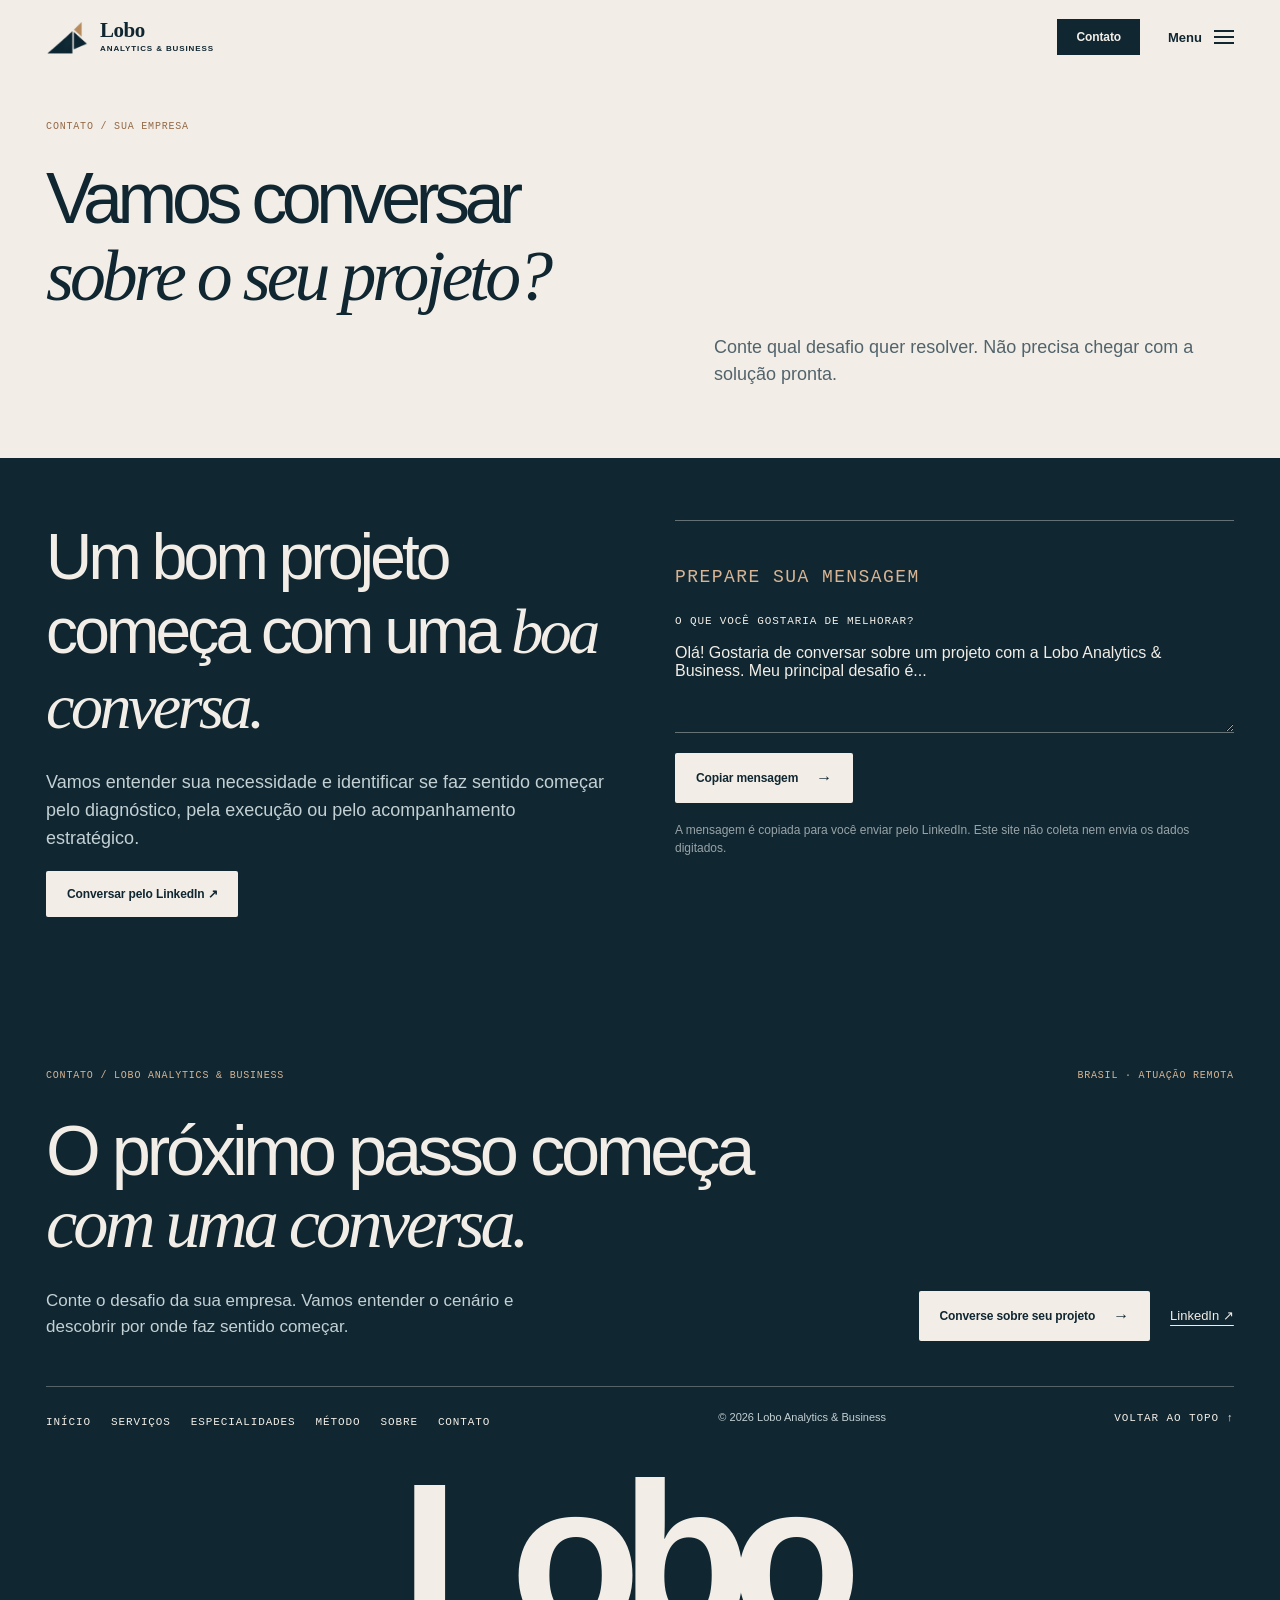
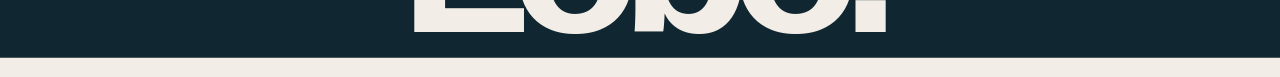
==== contato/index.html @ 2d8e007c "FEATURE/versão 2.0 do site - novo layout" ====
<!doctype html>
<html lang="pt-BR"><head><meta charset="utf-8"/><meta content="width=device-width, initial-scale=1" name="viewport"/><meta content="#f2eee7" name="theme-color"/><meta content="Converse com a Lobo Analytics &amp; Business sobre seu projeto de dados e IA." name="description"/><title>Contato | Lobo Analytics &amp; Business</title><link href="../assets/favicon.png" rel="icon" type="image/png"/><link href="../assets/style.css" rel="stylesheet"/><link href="../assets/motion.css" rel="stylesheet"/><link as="image" href="../assets/images/painel-negocio-sm.webp" rel="preload"/></head><body><a class="skip" href="#conteudo">Ir para o conteúdo</a><header class="nav" id="top"><a aria-label="Lobo Analytics &amp; Business — Início" class="nav__brand" href="../index.html"><img class="nav__mark" src="../assets/logo-simbolo-oficial.png" alt="" width="44" height="44" decoding="async"/><span>Lobo <span style="font-weight:400">Analytics &amp; Business</span></span></a><div class="nav__right"><div class="nav__contact"><a class="btn btn--solid btn--sm" href="../contato/index.html">Contato</a></div><button aria-controls="menu" aria-expanded="false" class="menu-btn" data-menu-toggle="" type="button">Menu <span aria-hidden="true" class="menu-lines"><i></i><i></i><i></i></span></button></div></header><nav aria-hidden="true" aria-label="Menu principal" class="menu-panel" id="menu"><div class="menu-panel__list"><a href="../index.html">Início</a><a href="../servicos/index.html">Serviços</a><a href="../especialidades/index.html">Especialidades</a><a href="../metodo/index.html">Método Lobo</a><a href="../sobre/index.html">Sobre a Lobo</a><a href="../contato/index.html">Contato</a></div><div class="menu-panel__meta"><span>Estratégia que orienta. Tecnologia que transforma.</span><a href="https://www.linkedin.com/in/miguellobo001/" rel="noopener noreferrer" target="_blank">LinkedIn ↗</a></div></nav><main id="conteudo"><section class="page-hero wrap"><p class="eyebrow">Contato / Sua empresa</p><h1 class="page-hero__title">Vamos conversar<br/><em class="accent-serif">sobre o seu projeto?</em></h1><div class="page-hero__aside"><p>Conte qual desafio quer resolver. Não precisa chegar com a solução pronta.</p></div></section><section class="dark-block"><div class="wrap contact-box"><div><h2>Um bom projeto começa com uma <em class="accent-serif">boa conversa.</em></h2><p>Vamos entender sua necessidade e identificar se faz sentido começar pelo diagnóstico, pela execução ou pelo acompanhamento estratégico.</p><a class="btn btn--cream" href="https://www.linkedin.com/in/miguellobo001/" rel="noopener noreferrer" target="_blank">Conversar pelo LinkedIn ↗</a></div><div class="form-note"><p class="eyebrow">Prepare sua mensagem</p><label for="projectMessage">O que você gostaria de melhorar?</label><textarea id="projectMessage">Olá! Gostaria de conversar sobre um projeto com a Lobo Analytics &amp; Business. Meu principal desafio é...</textarea><button class="btn btn--cream" data-copy-message="" type="button">Copiar mensagem <span class="arrow">→</span></button><p class="note">A mensagem é copiada para você enviar pelo LinkedIn. Este site não coleta nem envia os dados digitados.</p></div></div></section></main><footer class="footer" id="rodape"><div class="footer__invite wrap"><div class="footer__meta eyebrow"><span>Contato / Lobo Analytics &amp; Business</span><span>Brasil · Atuação remota</span></div><h2 class="footer__title">O próximo passo começa<br/><span><em class="accent-serif">com uma conversa.</em></span></h2><div class="footer__reach"><p>Conte o desafio da sua empresa. Vamos entender o cenário e descobrir por onde faz sentido começar.</p><div class="footer__actions"><a class="btn btn--cream" href="../contato/index.html">Converse sobre seu projeto <span class="arrow">→</span></a><a href="https://www.linkedin.com/in/miguellobo001/" rel="noopener noreferrer" style="font-size:13px;text-decoration:underline;text-underline-offset:5px" target="_blank">LinkedIn ↗</a></div></div></div><div class="footer__bar wrap"><ul class="footer__links"><li><a class="micro" href="../index.html">Início</a></li><li><a class="micro" href="../servicos/index.html">Serviços</a></li><li><a class="micro" href="../especialidades/index.html">Especialidades</a></li><li><a class="micro" href="../metodo/index.html">Método</a></li><li><a class="micro" href="../sobre/index.html">Sobre</a></li><li><a class="micro" href="../contato/index.html">Contato</a></li></ul><span class="footer__legal">© 2026 Lobo Analytics &amp; Business</span><a class="micro" href="#top">Voltar ao topo ↑</a></div><p aria-hidden="true" class="footer__name">Lobo.</p></footer><script defer="" src="../assets/script.js"></script><script defer="" src="../assets/motion.js"></script></body></html>
---- assets/style.css ----
/* LOBO / Layout adapted from the structure provided in driezie.studio.zip.
   All business content and graphic images are Lobo-specific. */
:root{--paper:#f2eee7;--ink:#102631;--dark:#102631;--dark2:#173743;--muted:#53646b;--copper:#b88b5f;--copper-text:#946947;--edge:rgba(16,38,49,.18);--lpad:clamp(24px,3.6vw,60px)}
*,*::before,*::after{box-sizing:border-box}html{scroll-behavior:smooth}body{margin:0;background:var(--paper);color:var(--ink);font-family:'Helvetica Neue',Helvetica,Arial,sans-serif;-webkit-font-smoothing:antialiased;overflow-x:hidden}body.menu-open{overflow:hidden}a{color:inherit;text-decoration:none}button,input,textarea{font:inherit}button{cursor:pointer}img{max-width:100%;display:block}::selection{background:var(--copper);color:var(--paper)}.wrap{width:calc(100% - 2*var(--lpad));margin:0 auto}.eyebrow,.micro{font-family:'Courier New',monospace;text-transform:uppercase;letter-spacing:.08em;font-size:11px;line-height:1.45}.eyebrow{font-size:10px}.muted{color:#999d9f}.accent-serif,.serif{font-family:Georgia,'Times New Roman',serif;font-weight:400;font-style:italic;letter-spacing:-.055em}.btn{display:inline-flex;align-items:center;justify-content:center;gap:18px;min-height:46px;padding:15px 20px;font-size:12px;font-weight:650;letter-spacing:-.01em;border-radius:2px;border:1px solid transparent;transition:transform .25s,background .25s,color .25s}.btn:hover{transform:translateY(-3px)}.btn--solid{background:var(--dark);color:var(--paper)}.btn--solid:hover{background:var(--copper)}.btn--cream{background:var(--paper);color:var(--dark)}.btn--cream:hover{background:#e4d9cc}.btn--outline{border:1px solid currentColor;color:inherit}.btn--sm{min-height:36px;padding:10px 18px}.arrow{font-size:16px}.label{font-size:11px}.nav{height:74px;padding:0 var(--lpad);display:flex;align-items:center;justify-content:space-between;position:relative;z-index:80;background:var(--paper)}.nav__brand{display:flex;gap:12px;align-items:center;font-size:13px;font-weight:700;letter-spacing:-.02em}.nav__mark{height:26px;width:24px;fill:var(--dark)}.nav__mark .copper{fill:var(--copper)}.nav__right{display:flex;align-items:center;gap:28px}.menu-btn{display:flex;align-items:center;gap:12px;background:none;border:0;color:inherit;padding:10px 0;font-weight:600;letter-spacing:normal;font-family:inherit;text-transform:none;font-size:13px}.menu-lines{width:20px;display:grid;gap:4px}.menu-lines i{height:2px;width:100%;background:currentColor;display:block;transition:transform .3s}.menu-open .menu-lines i:nth-child(1){transform:translateY(6px) rotate(45deg)}.menu-open .menu-lines i:nth-child(2){opacity:0}.menu-open .menu-lines i:nth-child(3){transform:translateY(-6px) rotate(-45deg)}.menu-panel{position:fixed;inset:0;background:var(--dark);color:var(--paper);z-index:70;display:flex;flex-direction:column;padding:102px var(--lpad) 35px;opacity:0;visibility:hidden;transform:translateY(-16px);transition:opacity .35s,visibility .35s,transform .35s}.menu-open .menu-panel{opacity:1;visibility:visible;transform:none}.menu-open .nav{background:var(--dark);color:var(--paper);position:relative;z-index:90}.menu-open .nav__mark{fill:var(--paper)}.menu-panel__list{display:grid;gap:7px;max-width:1000px}.menu-panel__list a{display:block;border-bottom:1px solid rgba(255,255,255,.16);font-size:clamp(32px,5.6vw,80px);letter-spacing:-.065em;line-height:1.11;padding:4px 0 12px;transition:padding .3s,color .3s}.menu-panel__list a:hover{padding-left:20px;color:#c99d7c}.menu-panel__meta{margin-top:auto;display:flex;gap:28px;flex-wrap:wrap;color:#bdc8cd;font-size:13px}.menu-panel__meta a{text-decoration:underline;text-underline-offset:4px}.hero{padding-top:42px}.hero__intro{padding-bottom:62px}.hero__statement{font-size:clamp(58px,8.3vw,142px);line-height:.98;letter-spacing:-.076em;font-weight:400;margin:46px 0 0}.hero__statement .line{display:block}.hero__statement .line--step{padding-left:8.3%}.hero__statement em{font-family:Georgia,serif;font-weight:400;letter-spacing:-.07em}.hero__aside{margin:29px 12% 0 auto;max-width:390px}.hero__lead{font-size:clamp(17px,1.48vw,22px);line-height:1.41;color:#52636b;letter-spacing:-.018em;margin:0 0 20px}.ribbon{width:100%;overflow:hidden;position:relative;background:#e8e4dd}.ribbon__row{display:flex;gap:8px;width:max-content;animation:marquee 45s linear infinite}.ribbon.paused .ribbon__row{animation-play-state:paused}.ribbon__set{display:flex;gap:8px;margin:0;padding:0;list-style:none}.ribbon__shot{width:clamp(260px,27vw,480px);height:clamp(220px,22vw,340px);overflow:hidden;background:var(--dark);position:relative}.ribbon__shot img{width:100%;height:100%;object-fit:cover;transition:transform .65s}.ribbon__shot:hover img{transform:scale(1.07)}.ribbon__pause{position:absolute;right:clamp(18px,3.6vw,55px);bottom:20px;border:1px solid rgba(255,255,255,.6);background:var(--paper);color:var(--dark);border-radius:50%;width:40px;height:40px;font-size:18px;z-index:2}@keyframes marquee{to{transform:translateX(-50%)}}.studio{background:var(--dark);color:var(--paper);padding:160px 0 140px}.studio__grid{display:grid;grid-template-columns:23% 1fr;gap:25px}.studio__label{padding-top:10px}.studio__statement{font-size:clamp(41px,4.6vw,80px);font-weight:400;line-height:1.08;letter-spacing:-.06em;margin:0 0 54px;max-width:980px}.studio__body{display:grid;grid-template-columns:40% 1fr;gap:44px;align-items:start}.studio__visual{height:360px;overflow:hidden;background:var(--dark)}.studio__visual img{width:100%;height:100%;object-fit:cover}.studio__copy{max-width:570px}.studio__copy p{font-size:17px;line-height:1.55;color:#c3d1d4;margin:0 0 22px}.studio__copy .closing{font-size:21px;font-weight:700;color:var(--paper)}.studio__cta{margin-top:6px}.metric-strip{border-top:1px solid rgba(255,255,255,.32);display:grid;grid-template-columns:repeat(3,1fr);margin-top:52px}.metric-strip div{border-right:1px solid rgba(255,255,255,.22);padding:17px 16px 6px 0}.metric-strip div:last-child{border:0;padding-left:16px}.metric-strip div:not(:first-child){padding-left:16px}.metric-strip strong{font-size:clamp(36px,5.4vw,72px);line-height:1;font-weight:400;letter-spacing:-.07em}.metric-strip span{display:block;font-size:10px;text-transform:uppercase;color:#adbbbd;letter-spacing:.08em;margin-top:9px}.services{background:var(--dark);color:var(--paper);padding:48px 0 170px}.section-tag{font-size:11px;font-family:'Courier New',monospace;letter-spacing:.1em;text-transform:uppercase}.services__intro{text-align:center;margin-bottom:54px}.services__title{font-size:clamp(41px,4.7vw,77px);font-weight:400;line-height:1.04;letter-spacing:-.066em;margin:24px auto 0}.services__grid{display:grid;grid-template-columns:repeat(3,1fr);gap:20px;max-width:1000px;margin:auto}.service-card{height:345px;background:var(--paper);color:var(--dark);border-radius:12px;padding:20px 18px 18px;display:flex;flex-direction:column;position:relative;transition:transform .35s,background .35s}.service-card:hover{transform:translateY(-12px);background:#fff}.service-card__num{position:absolute;top:18px;right:17px;color:var(--copper);font:11px 'Courier New',monospace}.service-card__title{font-size:18px;line-height:1.2;font-weight:620;max-width:70%;letter-spacing:-.04em}.service-card__text{font-size:19px;line-height:1.28;letter-spacing:-.026em;margin-top:auto;max-width:90%}.service-card__bottom{display:flex;justify-content:space-between;align-items:center;border-top:1px solid rgba(16,38,49,.16);padding-top:20px;margin-top:24px;font-size:12px}.service-card__bottom span:last-child{font-size:24px}.process{background:var(--paper);padding:140px 0 130px}.process__intro{text-align:center}.process__title{font-weight:400;font-size:clamp(50px,6.3vw,94px);line-height:1.02;letter-spacing:-.067em;margin:21px auto 60px}.process__items{display:grid;gap:10px}.process__item{display:grid;grid-template-columns:1fr minmax(220px,360px);align-items:center;gap:4vw}.process__item:nth-child(2){margin-left:18%}.process__item:nth-child(3){margin-left:40%}.process__name{font-size:clamp(64px,8.6vw,134px);line-height:1.1;letter-spacing:-.07em;font-weight:400;margin:0}.process__detail .eyebrow{color:var(--copper)}.process__detail p:last-child{font-size:17px;color:#52636b;line-height:1.5;margin-top:8px;max-width:300px}.featured{padding:90px 0 140px;background:var(--paper)}.featured__head{text-align:center}.featured__title{font-weight:400;font-size:clamp(54px,6.2vw,98px);line-height:1;letter-spacing:-.065em;margin:0 auto 20px}.featured__lead{font-size:17px;color:#52636b;margin:0 auto 35px;max-width:510px;line-height:1.5}.featured__actions{display:flex;justify-content:center;align-items:center;gap:18px;margin-bottom:66px}.gallery{display:grid;grid-template-columns:repeat(4,minmax(0,1fr));gap:18px}.gallery__card{display:block;min-width:0}.gallery__img{aspect-ratio:1.28;background:var(--dark);overflow:hidden}.gallery__img img{width:100%;height:100%;object-fit:cover;transition:transform .7s}.gallery__card:hover img{transform:scale(1.055)}.gallery__label{margin:13px 0 0;display:flex;justify-content:space-between;align-items:center;font-size:12px;font-weight:600}.gallery__label span:last-child{font-size:19px}.footer{background:var(--dark);color:var(--paper);padding:150px 0 30px;clip-path:polygon(0 0,100% 0,100% 100%,0 100%)}.footer__meta{display:flex;justify-content:space-between;color:#abb0af}.footer__title{font-size:clamp(57px,7.7vw,128px);font-weight:400;letter-spacing:-.07em;line-height:1.02;max-width:1200px;margin:90px 0 42px}.footer__title span{display:block}.footer__reach{display:grid;grid-template-columns:1fr 1fr;gap:50px;align-items:end;margin-bottom:105px}.footer__reach p{font-size:18px;line-height:1.55;color:#c3d1d4;max-width:510px;margin:0}.footer__actions{display:flex;gap:20px;align-items:center;justify-content:flex-end;flex-wrap:wrap}.footer__bar{border-top:1px solid #424747;padding-top:24px;display:flex;gap:40px;justify-content:space-between;flex-wrap:wrap}.footer__links{display:flex;gap:20px;flex-wrap:wrap;margin:0;padding:0;list-style:none}.footer__links a:hover{text-decoration:underline;text-underline-offset:5px;color:#d6a889}.footer__legal{font-size:11px;color:#aaa}.footer__name{font-size:clamp(86px,16.7vw,285px);line-height:.76;letter-spacing:-.095em;margin:110px 0 -16px;font-weight:700;text-align:center;white-space:nowrap;color:#f2eee7}.page-hero{padding:82px 0 105px;min-height:580px}.page-hero__title{font-weight:400;font-size:clamp(67px,8.4vw,137px);letter-spacing:-.075em;line-height:1.01;margin:44px 0 35px;max-width:1320px}.page-hero__aside{max-width:520px;margin-left:auto}.page-hero__aside p{font-size:20px;color:#52636b;line-height:1.5}.page-hero__aside .btn{margin-top:15px}.page-image{height:min(52vw,620px);min-height:330px;background:var(--dark);overflow:hidden}.page-image img{height:100%;width:100%;object-fit:cover}.dark-block{background:var(--dark);color:var(--paper);padding:115px 0}.dark-block .statement{font-size:clamp(44px,5vw,78px);letter-spacing:-.065em;line-height:1.1;margin:0 0 45px;max-width:1000px}.dark-block .body{font-size:20px;line-height:1.55;color:#c3d1d4;max-width:800px}.split-list{display:grid;grid-template-columns:1fr 1fr;gap:70px}.number-list{border-top:1px solid rgba(255,255,255,.22);padding-top:10px}.number-list__item{display:grid;grid-template-columns:48px 1fr;gap:16px;padding:28px 0;border-bottom:1px solid rgba(255,255,255,.22)}.number-list__item .n{font-family:'Courier New',monospace;color:#bb977f;font-size:12px;padding-top:5px}.number-list__item h3{font-weight:400;font-size:clamp(24px,2.8vw,42px);letter-spacing:-.045em;margin:0 0 8px}.number-list__item p{font-size:15px;color:#c3d1d4;line-height:1.55;margin:0}.light-block{background:var(--paper);padding:110px 0}.light-block .statement{font-size:clamp(43px,5.2vw,75px);font-weight:400;letter-spacing:-.065em;line-height:1.08;margin:0 0 45px}.light-block p{font-size:19px;line-height:1.55;color:#53646b;max-width:760px}.feature-rows{display:grid;grid-template-columns:1fr 1fr;gap:24px}.feature-row{padding:25px 0;border-top:1px solid #c5c2ba}.feature-row h3{font-weight:500;letter-spacing:-.04em;font-size:26px;margin:0 0 10px}.feature-row p{font-size:15px;margin:0;color:#53646b;line-height:1.5}.special-grid{display:grid;grid-template-columns:repeat(2,1fr);gap:24px}.special-card{background:var(--dark);color:white;overflow:hidden}.special-card img{height:290px;width:100%;object-fit:cover}.special-card .info{padding:26px 26px 31px}.special-card .info h3{font-size:30px;font-weight:400;letter-spacing:-.05em;margin:0 0 10px}.special-card .info p{color:#b7c1c7;line-height:1.5;margin:0}.approach-bands{padding:45px 0 115px;background:var(--paper)}.approach-band{border-top:1px solid #c4c4bd;display:grid;grid-template-columns:1fr 1fr;align-items:center;padding:30px 0;gap:30px}.approach-band strong{font-size:clamp(48px,6vw,86px);font-weight:400;letter-spacing:-.075em}.approach-band p{font-size:17px;line-height:1.5;color:#52636b;max-width:450px}.value-grid{display:grid;grid-template-columns:repeat(2,1fr);gap:28px 54px}.value-item{border-top:1px solid rgba(255,255,255,.22);padding:25px 0}.value-item h3{font-size:24px;font-weight:400;letter-spacing:-.045em;margin:0 0 9px}.value-item p{line-height:1.56;color:#afb7bb;margin:0;font-size:16px}.contact-box{display:grid;grid-template-columns:1fr 1fr;gap:70px}.contact-box h2{font-size:clamp(36px,5vw,78px);font-weight:400;letter-spacing:-.06em;margin:0 0 25px}.contact-box p{font-size:18px;line-height:1.55;color:#b6bfc3}.form-note{border-top:1px solid #637177;padding-top:25px}.form-note label{font-family:'Courier New',monospace;font-size:11px;letter-spacing:.08em;text-transform:uppercase}.form-note textarea{background:transparent;width:100%;color:var(--paper);padding:16px 0;border:none;border-bottom:1px solid #657277;resize:vertical;min-height:105px;outline:none}.form-note textarea:focus{border-color:#d3a47f}.form-note button{margin-top:16px}.note{font-size:12px!important;color:#98a4a8!important;margin-top:18px}.service-grid-links{display:grid;grid-template-columns:repeat(3,1fr);gap:18px}.service-link{background:#173743;color:var(--paper);padding:30px;min-height:260px;display:flex;flex-direction:column;justify-content:space-between;transition:background .3s}.service-link:hover{background:#285262}.service-link small{color:#c7a18a}.service-link h3{font-size:31px;font-weight:400;letter-spacing:-.05em;margin:0}.service-link span:last-child{font-size:22px}.breadcrumb{font-size:12px;color:#53646b;margin-top:8px}.breadcrumb a{text-decoration:underline;text-underline-offset:3px}.breadcrumb span{color:#946947}.skip{position:absolute;top:-100px;left:0;background:white;z-index:999;padding:12px}.skip:focus{top:0}.visually-hidden{position:absolute!important;width:1px;height:1px;clip:rect(0,0,0,0);overflow:hidden;white-space:nowrap}.foot-cta{background:var(--dark);color:var(--paper);padding:75px 0}.foot-cta .row{display:flex;justify-content:space-between;align-items:center;gap:40px}.foot-cta p{font-size:clamp(32px,4.4vw,62px);letter-spacing:-.06em;line-height:1.1;margin:0}.foot-cta a{flex-shrink:0}
@media (max-width:1050px){.hero__statement{font-size:clamp(52px,8.4vw,108px)}.studio__grid{grid-template-columns:18% 1fr}.studio__body{gap:25px}.process__item:nth-child(3){margin-left:23%}.gallery{grid-template-columns:repeat(2,minmax(0,1fr))}.footer__name{font-size:15vw}}
@media (max-width:730px){:root{--lpad:22px}.nav{height:65px}.nav__right{gap:13px}.nav__contact{display:none}.hero{padding-top:23px}.hero__intro{padding-bottom:38px}.hero__statement{font-size:clamp(55px,11.7vw,83px);letter-spacing:-.072em;margin-top:30px}.hero__statement .line--step{padding-left:0}.hero__aside{margin:30px 0 0 auto;max-width:350px}.hero__lead{font-size:17px}.ribbon__shot{height:225px;width:290px}.studio{padding:90px 0 65px}.studio__grid{grid-template-columns:1fr;gap:20px}.studio__statement{font-size:clamp(40px,8vw,61px);margin-bottom:37px}.studio__body{grid-template-columns:1fr}.studio__visual{height:270px}.studio__copy p{font-size:16px}.metric-strip{margin-top:36px}.metric-strip strong{font-size:38px}.services{padding:50px 0 100px}.services__grid{grid-template-columns:1fr;max-width:450px;gap:12px}.service-card{height:250px}.service-card__text{max-width:98%;font-size:18px}.process{padding:95px 0 100px}.process__title{font-size:clamp(49px,10vw,71px);margin-bottom:49px}.process__item,.process__item:nth-child(2),.process__item:nth-child(3){margin-left:0;grid-template-columns:1fr;gap:0;border-top:1px solid #c6c2bc;padding:20px 0}.process__name{font-size:clamp(56px,12vw,90px)}.process__detail{max-width:330px;margin-left:auto}.featured{padding:80px 0 95px}.featured__title{font-size:clamp(49px,10vw,73px)}.gallery{grid-template-columns:repeat(2,minmax(0,1fr));gap:14px}.gallery__img{aspect-ratio:1}.gallery__label{font-size:11px}.featured__actions{gap:12px;flex-wrap:wrap}.footer{padding:105px 0 25px}.footer__title{font-size:clamp(52px,10vw,80px);margin:58px 0 35px}.footer__reach{grid-template-columns:1fr;gap:24px;margin-bottom:75px}.footer__actions{justify-content:flex-start}.footer__name{font-size:16vw;margin:75px 0 -10px}.page-hero{padding:45px 0 77px;min-height:440px}.page-hero__title{font-size:clamp(56px,10.8vw,83px)}.page-hero__aside{margin:0 0 0 auto;max-width:360px}.page-hero__aside p{font-size:17px}.page-image{min-height:260px;height:55vw}.dark-block,.light-block{padding:78px 0}.split-list,.feature-rows,.special-grid,.contact-box{grid-template-columns:1fr;gap:20px}.special-card img{height:225px}.value-grid{grid-template-columns:1fr}.service-grid-links{grid-template-columns:1fr}.approach-band{grid-template-columns:1fr;gap:0}.approach-band strong{font-size:62px}.foot-cta .row{display:block}.foot-cta .row p{margin-bottom:20px}.menu-panel{padding-top:97px}.menu-panel__list a{font-size:clamp(34px,8vw,57px)}.footer__bar{display:block}.footer__links{margin-bottom:22px}}
@media(prefers-reduced-motion:reduce){html{scroll-behavior:auto}*,*::before,*::after{animation-duration:.01ms!important;transition-duration:.01ms!important}}

/* V3 — Respiro editorial, uso de imagens demonstrativas e escala tipográfica mais contida. */
:root{--dark:#102631;--paper:#f2eee7;--copper:#ab7958}
body{background:var(--paper)}.nav__brand{font-size:14px}.nav__brand span span{font-size:10px;letter-spacing:.07em;text-transform:uppercase}
.hero{padding-top:0}.hero__intro{display:grid;grid-template-columns:minmax(0,1fr) minmax(0,1fr);gap:clamp(30px,5vw,90px);align-items:center;padding-top:44px;padding-bottom:55px;min-height:620px}.hero__text{max-width:680px}.hero__statement{font-size:clamp(51px,5.4vw,76px);line-height:1.08;letter-spacing:-.068em;margin:40px 0 27px;font-weight:400}.hero__statement em{font-family:Georgia,serif;font-weight:400}.hero__lead{font-size:clamp(17px,1.3vw,19px);max-width:530px;line-height:1.54;margin:0 0 27px;color:#596166}.hero__art{margin:0;min-width:0}.hero__art img{width:100%;aspect-ratio:1.3;display:block;object-fit:cover;object-position:48% 50%;box-shadow:0 20px 45px #1026311f}.hero__art figcaption{margin-top:10px;color:#6f6c68;font-size:11px;letter-spacing:.04em}.text-link{display:inline-flex;align-items:center;gap:20px;color:#102631;font-size:13px;font-weight:600;padding:0 0 9px;border-bottom:1px solid #a87556;transition:gap .25s}.text-link:hover{gap:30px}.text-link span{font-size:18px;color:#a87556}.text-link--light{color:#f2eee7}
.ribbon__shot{width:clamp(280px,29vw,420px);height:clamp(190px,21vw,280px)}.ribbon__shot img{object-fit:cover}
.studio{padding:100px 0 84px;background:#102631}.studio__grid{grid-template-columns:17% 1fr}.studio__statement{font-size:clamp(37px,3.95vw,60px);letter-spacing:-.052em;max-width:830px;margin:0 0 38px}.studio__body{grid-template-columns:1fr 1fr;gap:38px}.studio__copy p{font-size:17px;line-height:1.62;margin:0 0 21px}.studio__copy .closing{font-weight:500;font-size:19px}.studio__visual.studio__method{background:#173743;height:290px;display:flex;flex-direction:column;justify-content:space-around;padding:25px 28px;border:1px solid #31515d}.studio__method-item{display:grid;grid-template-columns:34px 1fr auto;align-items:baseline;border-bottom:1px solid #365763;padding:15px 0;gap:8px}.studio__method-item:last-child{border:0}.studio__method-item small{color:#c49473;font-size:11px}.studio__method-item strong{font-weight:400;font-family:Georgia,serif;font-size:28px;letter-spacing:-.05em}.studio__method-item span{color:#bac6c9;font-size:12px}.metric-strip{margin-top:44px}.metric-strip strong{font-size:32px;color:#d5a385}.metric-strip span{font-size:11px;max-width:200px}
.services{padding:54px 0 125px;background:#102631}.services__title{font-size:clamp(35px,3.9vw,60px);margin-top:12px}.services__intro{margin-bottom:46px}.services__grid{max-width:1160px;gap:22px}.service-card{height:auto;min-height:420px;border-radius:0;padding:0 0 20px;overflow:hidden;background:#f2eee7}.service-card__visual{height:165px;overflow:hidden;background:#e2dfd8}.service-card__visual img{width:100%;height:100%;object-fit:cover;transition:transform .5s}.service-card:hover .service-card__visual img{transform:scale(1.04)}.service-card__num{display:block;padding:19px 22px 0;font-size:11px;color:#967659}.service-card__title{display:block;padding:15px 22px 0;font-family:Georgia,serif;font-weight:400;font-size:clamp(22px,2vw,28px);letter-spacing:-.06em;line-height:1.08;max-width:none}.service-card__text{font-size:15px;line-height:1.44;margin:14px 22px 18px;color:#435962;max-width:290px}.service-card__bottom{border-top:1px solid #cfc9bf;margin: auto 22px 0;padding-top:12px;font-size:12px}.demo-note{font-size:11px;color:#aebcbf;text-align:center;margin:21px 0 0}
.process{padding:98px 0}.process__title{font-size:clamp(45px,4.9vw,76px);line-height:1.07;max-width:1110px;letter-spacing:-.065em;margin-bottom:65px}.process__name{font-size:clamp(55px,6.7vw,100px)}.process__detail p:not(.eyebrow){font-size:16px;line-height:1.45}.process__item{padding:18px 0}
.featured{padding:95px 0 115px}.featured__title{font-size:clamp(44px,4.6vw,71px);line-height:1.06}.featured__lead{font-size:17px}.featured__actions{margin-bottom:48px}.gallery__img{aspect-ratio:1.32}.gallery__label{font-size:13px}
.footer{background:#102631;padding:100px 0 28px}.footer__title{font-size:clamp(47px,5.5vw,88px);margin:55px 0 35px;letter-spacing:-.06em}.footer__reach{margin-bottom:75px}.footer__reach p{font-size:17px;max-width:490px}.footer__name{font-size:clamp(92px,16.7vw,270px);margin:70px 0 -10px}
.page-hero{padding:58px 0 75px;min-height:auto}.page-hero__title{font-size:clamp(48px,5.6vw,83px);line-height:1.07;margin:35px 0 26px}.page-hero__aside p{font-size:18px}.page-image--v3{position:relative;height:min(45vw,555px)}.page-image__caption{position:absolute;right:26px;bottom:20px;color:white;background:#102631de;padding:8px 12px;font-size:11px;letter-spacing:.04em}.dark-block .statement,.light-block .statement{font-size:clamp(37px,4.25vw,62px)}.dark-block,.light-block{padding:83px 0}.dark-block .body,.light-block p{font-size:17px}.special-card img{object-fit:cover}.studio__copy .text-link{margin-top:5px}
@media(max-width:1050px){.hero__intro{min-height:auto}.hero__statement{font-size:clamp(45px,5.4vw,65px)}.studio__grid{grid-template-columns:1fr}.studio__label{margin-bottom:3px}.studio__method-item strong{font-size:23px}}
@media(max-width:730px){.hero__intro{display:flex;flex-direction:column;align-items:stretch;gap:28px;padding-top:48px;padding-bottom:37px;min-height:auto}.hero__text{max-width:100%}.hero__statement{font-size:clamp(40px,9.8vw,56px);line-height:1.1;letter-spacing:-.065em;margin:23px 0 23px}.hero__lead{font-size:16px;max-width:380px;margin-bottom:22px}.hero__art img{aspect-ratio:1.35}.hero__art figcaption{font-size:10px}.ribbon__shot{width:245px;height:165px}.studio{padding:67px 0 60px}.studio__statement{font-size:clamp(35px,8.2vw,48px);margin:0 0 32px}.studio__body{grid-template-columns:1fr;gap:24px}.studio__visual.studio__method{height:220px}.studio__method-item strong{font-size:24px}.studio__copy p{font-size:16px}.studio__copy .closing{font-size:18px}.metric-strip{margin-top:30px;gap:6px}.metric-strip strong{font-size:26px}.metric-strip span{font-size:10px}.services{padding:55px 0 70px}.services__title{font-size:clamp(36px,8.8vw,49px)}.services__grid{max-width:100%;gap:16px}.service-card{min-height:0;height:auto;padding-bottom:20px}.service-card__visual{height:180px}.service-card__title{font-size:29px}.service-card__text{font-size:16px}.service-card__bottom{margin-top:25px}.process{padding:75px 0}.process__title{font-size:clamp(37px,8.7vw,55px);margin:22px 0 40px}.process__item{grid-template-columns:1fr}.process__name{font-size:clamp(48px,11vw,72px)}.process__detail{margin-left:0;max-width:370px}.featured{padding:65px 0 80px}.featured__title{font-size:clamp(37px,8.5vw,51px)}.featured__lead{font-size:15px}.featured__actions{margin-bottom:34px}.gallery{grid-template-columns:repeat(2,minmax(0,1fr));gap:12px}.gallery__label{font-size:11px}.footer{padding-top:72px}.footer__title{font-size:clamp(39px,9.2vw,62px)}.footer__reach p{font-size:16px}.footer__name{font-size:15vw}.page-hero{min-height:0;padding:42px 0 60px}.page-hero__title{font-size:clamp(43px,9.7vw,62px)}.page-image--v3{height:62vw;min-height:225px}.page-image__caption{right:9px;bottom:10px;font-size:9px}.dark-block,.light-block{padding:66px 0}.dark-block .statement,.light-block .statement{font-size:clamp(34px,8.3vw,48px)}}

/* Refinamento após revisão de viewport */
.hero__art img{height:480px;max-height:41vw;object-fit:cover;object-position:50% 51%;aspect-ratio:auto}
@media(max-width:730px){.hero__art img{height:254px;max-height:none;object-fit:cover;object-position:49% 50%}}


/* V3.1 — Ajuste de ritmo editorial: apenas espacamento e transicoes entre sessoes.
   Conteudo, tipografia, imagens e organizacao das paginas foram preservados. */
@media(min-width:731px){
  .hero__intro{min-height:540px;padding-top:24px;padding-bottom:30px;}
  .hero__art img{height:422px;max-height:38vw;}
  .hero__statement{margin-top:22px;margin-bottom:22px;}
  .hero__lead{margin-bottom:21px;}
  .ribbon{position:relative;z-index:4;margin-bottom:-73px;}
  .studio{padding:105px 0 52px;}
  .studio__statement{margin-bottom:25px;}
  .studio__body{gap:28px;}
  .studio__visual.studio__method{height:252px;padding:14px 23px;}
  .studio__method-item{padding:12px 0;}
  .studio__copy p{margin-bottom:15px;}
  .metric-strip{margin-top:25px;}
  .services{padding:26px 0 67px;}
  .services__intro{margin-bottom:29px;}
  .service-card{min-height:375px;}
  .service-card__visual{height:146px;}
  .service-card__num{padding-top:14px;}
  .service-card__title{padding-top:11px;}
  .process{padding:66px 0 70px;}
  .process__title{margin-bottom:38px;}
  .process__item{padding:7px 0;}
  .featured{padding:63px 0 70px;}
  .featured__actions{margin-bottom:30px;}
  .gallery{position:relative;z-index:4;transform:translateY(35px);margin-bottom:-35px;}
  .footer{padding-top:90px;}
  .footer__title{margin:32px 0 28px;}
  .footer__reach{margin-bottom:46px;}
  .footer__name{margin-top:46px;}
  .page-hero{padding:36px 0 52px;}
  .page-hero__title{margin:25px 0 20px;}
  .page-image--v3{height:min(41vw,485px);}
  .dark-block,.light-block{padding:62px 0;}
  .dark-block .statement,.light-block .statement{margin-bottom:30px;}
}
@media(min-width:731px) and (max-width:1050px){
  .hero__intro{min-height:0;padding:28px 0 26px;}
  .hero__art img{height:360px;max-height:42vw;}
  .studio{padding-top:102px;}
  .studio__body{gap:23px;}
}
@media(max-width:730px){
  .hero__intro{padding-top:30px;padding-bottom:18px;gap:19px;}
  .hero__statement{margin:14px 0 17px;}
  .hero__lead{margin-bottom:16px;}
  .hero__art img{height:231px;}
  .hero__art figcaption{margin-top:5px;}
  .ribbon{position:relative;z-index:4;margin-bottom:-33px;}
  .ribbon__shot{height:148px;}
  .ribbon__pause{bottom:10px;width:34px;height:34px;}
  .studio{padding:61px 0 35px;}
  .studio__statement{margin-bottom:20px;}
  .studio__body{gap:17px;}
  .studio__visual.studio__method{height:203px;padding:12px 22px;}
  .studio__method-item{padding:9px 0;}
  .studio__copy p{margin-bottom:13px;}
  .metric-strip{margin-top:22px;}
  .services{padding:32px 0 44px;}
  .services__intro{margin-bottom:26px;}
  .services__grid{gap:12px;}
  .service-card__visual{height:150px;}
  .service-card__num{padding-top:13px;}
  .service-card__title{padding-top:9px;}
  .service-card__text{margin-top:10px;margin-bottom:13px;}
  .service-card__bottom{margin-top:16px;}
  .demo-note{margin-top:14px;}
  .process{padding:51px 0 55px;}
  .process__title{margin:17px 0 23px;}
  .process__item{padding:13px 0 9px;}
  .process__name{line-height:1.02;}
  .process__detail p:last-child{margin:6px 0 0;}
  .featured{padding:47px 0 55px;}
  .featured__actions{margin-bottom:24px;}
  .gallery{position:relative;z-index:4;transform:translateY(19px);margin-bottom:-19px;}
  .footer{padding-top:58px;}
  .footer__title{margin:31px 0 24px;}
  .footer__reach{margin-bottom:40px;}
  .footer__name{margin-top:39px;}
  .page-hero{padding:29px 0 41px;}
  .page-hero__title{margin:24px 0 19px;}
  .page-image--v3{height:57vw;}
  .dark-block,.light-block{padding:48px 0;}
  .dark-block .statement,.light-block .statement{margin-bottom:26px;}
}

/* LOBO v3.2 — logo oficial e clareza comercial */
.nav__brand{gap:11px;font-family:Georgia,'Times New Roman',serif;font-size:21px;font-weight:600;line-height:1.04;letter-spacing:-.025em}
.nav__brand>span{display:block}
.nav__brand span span{display:block!important;margin-top:3px;font-family:'Helvetica Neue',Arial,sans-serif;font-size:8px!important;letter-spacing:.11em!important;font-weight:550!important;text-transform:uppercase}
.nav__mark{display:block;width:43px;height:43px;flex:0 0 43px;object-fit:contain;fill:initial}
.menu-open .nav__mark{filter:brightness(0) invert(1)}
.service-link{min-height:300px;gap:16px}
.service-link h3{font-size:clamp(24px,2.15vw,30px);margin:0 0 12px}
.service-link__description{font-size:15px;line-height:1.48;color:#becdd0;max-width:31ch;margin:0 auto 0 0}
.service-link>span:last-child{align-self:flex-end;margin-top:auto}
.project-mosaic{display:grid;grid-template-columns:repeat(4,minmax(0,1fr));height:min(31vw,430px);min-height:265px;gap:7px;padding:0 var(--lpad);background:var(--paper);position:relative;overflow:hidden}
.project-mosaic__tile{min-width:0;height:100%;margin:0;position:relative;overflow:hidden;background:var(--dark)}
.project-mosaic__tile::after{content:'';position:absolute;inset:48% 0 0;background:linear-gradient(transparent,rgba(16,38,49,.79));pointer-events:none}
.project-mosaic__tile img{width:100%;height:100%;object-fit:cover}
.project-mosaic__tile figcaption{position:absolute;bottom:19px;left:19px;right:10px;color:#fff;font-weight:600;font-size:clamp(12px,1.05vw,17px);line-height:1.25;z-index:1}
.project-mosaic__note{position:absolute;top:12px;right:calc(var(--lpad) + 12px);background:#102631dd;color:white;padding:7px 10px;font-size:10px;z-index:2}
.project-types .statement{margin-bottom:30px}
.project-types .number-list__item{padding:16px 0}
.project-types .number-list__item h3{font-size:clamp(23px,2.1vw,31px)}
.project-types .number-list__item p{font-size:14px}
@media(max-width:730px){
 .nav__brand{font-size:19px;gap:8px}
 .nav__mark{width:36px;height:36px;flex-basis:36px}
 .nav__brand span span{font-size:7px!important;letter-spacing:.09em!important}
 .service-link{min-height:240px}
 .service-link__description{max-width:38ch}
 .project-mosaic{grid-template-columns:repeat(2,minmax(0,1fr));height:390px;min-height:0;gap:5px;padding:0}
 .project-mosaic__tile figcaption{bottom:11px;left:11px;font-size:13px}
 .project-mosaic__note{right:8px;top:8px;font-size:8px;padding:5px 6px}
 .project-types .statement{margin-bottom:25px}
}
@media(max-width:365px){.nav__brand{font-size:17px}.nav__mark{width:31px;height:31px;flex-basis:31px}}
@media(max-width:730px){
  .footer__bar{display:flex;flex-direction:column;align-items:flex-start;gap:12px}
  .footer__links{margin-bottom:3px}
  .footer__legal{display:block}
  .footer__bar>.micro{display:inline-block}
}

/* LOBO v3.3 — fidelidade cromática à identidade visual.
   Azul-noturno #102631 • Marfim #F2EEE7 • Cobre oficial aproximado #B88B5F.
   Não altera layout, textos, imagens, componentes ou espaçamento. */
:root{color-scheme:light;}
body{color:var(--dark);background:var(--paper);}
.nav,.page-hero,.process,.featured,.light-block,.approach-bands{color:var(--dark);}
.nav__brand,.menu-btn,.hero__statement,.page-hero__title,.process__name,.process__title,.featured__title{color:var(--dark);}
.menu-open .nav__brand,.menu-open .menu-btn{color:var(--paper);}
.nav__contact,.btn--solid{background:var(--dark);color:var(--paper);}
.btn--solid:hover{background:#285262;color:var(--paper);}
.studio,.services,.dark-block,.footer,.foot-cta{background:var(--dark);color:var(--paper);}
.studio__copy p,.dark-block .body,.number-list__item p,.footer__reach p,.contact-box p{color:#c3d1d4;}
.studio__visual.studio__method{background:#173743;border-color:#31515d;}
.service-card{color:var(--dark);}
.service-card__bottom{border-top-color:rgba(16,38,49,.2);}
.service-card__num,.process__detail .eyebrow,.project-types .number-list__item .n,
.number-list__item .n,.service-link small,.studio__method-item small{color:#ceaa86;}
.hero .eyebrow,.page-hero .eyebrow,.process .eyebrow,.featured .eyebrow,
.light-block .eyebrow,.section-tag{color:var(--copper-text);}
.studio .eyebrow,.services .section-tag,.dark-block .eyebrow,.footer .eyebrow{color:#d7b493;}
.studio__statement em,.services__title em,.dark-block .statement em{color:#e2c3a5;}
.text-link{color:var(--dark);}
.text-link span{color:var(--copper-text);}
.text-link--light{color:var(--paper);}
.text-link--light span{color:#d7b493;}
.ribbon__pause{color:var(--dark);}
.breadcrumb,.hero__art figcaption{color:#5e6c70;}
.service-link{background:#173743;color:var(--paper);}
.service-link:hover{background:#285262;}
.project-mosaic__tile::after{background:linear-gradient(transparent,rgba(16,38,49,.79));}
.project-mosaic__note,.page-image__caption{background:rgba(16,38,49,.88);color:var(--paper);}
.footer__bar{border-top-color:rgba(242,238,231,.3);}
.footer__meta,.footer__legal,.metric-strip span{color:#c3d1d4;}
.footer__links a:hover,.menu-panel__list a:hover{color:#e2c3a5;}
::selection{background:#b88b5f;color:#102631;}


/* LOBO v3.5 — transição de galeria em camadas, inspirada na referência.
   A próxima seção cobre a borda inferior das imagens enquanto a página rola.
   Respeita o fluxo de leitura e a pausa do carrossel. */
.hero { position: relative; isolation: isolate; }
.ribbon { position: relative; z-index: 1; margin-bottom: -52px; }
.studio { position: relative; z-index: 2; isolation: isolate; }
.studio::before {
  content: "";
  display: block;
  position: absolute;
  left: 0;
  right: 0;
  bottom: 100%;
  height: var(--ribbon-curtain, 0px);
  background: var(--dark);
  pointer-events: none;
}
.ribbon__pause { bottom: calc(20px + 52px + var(--ribbon-curtain, 0px)); }
@media (max-width: 730px) {
  .ribbon { margin-bottom: -25px; }
  .ribbon__pause { bottom: calc(10px + 25px + var(--ribbon-curtain, 0px)); }
}
@media (prefers-reduced-motion: reduce) {
  .studio::before { height: 0; }
  .ribbon__pause { transition: none; }
}

/* LOBO v3.7 — carrossel parcialmente oculto desde o início; cobertura adicional conforme scroll.
   A seção seguinte ocupa uma camada superior à faixa de imagens. */
.ribbon { margin-bottom: -78px; }
.studio { z-index: 4; }
.studio::before {
  height: calc(66px + var(--ribbon-curtain, 0px));
  background: var(--dark);
  transition: none;
}
.ribbon__pause { display: none !important; }
@media (max-width:730px) {
  .ribbon { margin-bottom: -35px; }
  .studio::before { height: calc(35px + var(--ribbon-curtain, 0px)); }
}
@media (prefers-reduced-motion: reduce) {
  .studio::before { height: 66px; }
}
@media (max-width:730px) and (prefers-reduced-motion: reduce) {
  .studio::before { height: 35px; }
}


/* LOBO v3.8 — menos altura no carrossel e transição mais próxima do texto.
   Mantém sobreposição bidirecional, imagens e demais seções inalteradas. */
@media(min-width:731px) {
  .ribbon__shot {height:clamp(170px,17vw,225px);}
  .ribbon {margin-bottom:-58px;}
  .studio {padding-top:64px;}
  .studio::before {height:calc(48px + var(--ribbon-curtain, 0px));}
}
@media(max-width:730px) {
  .ribbon__shot {height:122px; width:245px;}
  .ribbon {margin-bottom:-27px;}
  .studio {padding-top:42px;}
  .studio::before {height:calc(27px + var(--ribbon-curtain, 0px));}
}
@media(prefers-reduced-motion:reduce) and (min-width:731px) {
  .studio::before {height:48px;}
}
@media(prefers-reduced-motion:reduce) and (max-width:730px) {
  .studio::before {height:27px;}
}


/* LOBO v3.9 — transição estrutural: a própria seção cobre o carrossel.
   Não há mais camada ::before nem espaço adicional artificial. */
.ribbon { position: relative; z-index: 1; margin-bottom: -95px; }
.studio { position: relative; z-index: 4; padding-top: 32px; background: #102631; }
.studio::before { content: none !important; display: none !important; }
@media (max-width: 730px) {
  .ribbon { margin-bottom: -46px; }
  .studio { padding-top: 27px; }
}

/* LOBO v4.1 — somente a BORDA INFERIOR é suavizada, não a imagem toda.
   A seção azul continua cobrindo a galeria de verdade (v3.9).
   Uma máscara sutil apaga apenas uma faixa junto à borda da próxima seção. */
.ribbon { background: #102631; }
.ribbon__row {
  opacity: 1;
  translate: none;
  -webkit-mask-image: linear-gradient(to bottom,
    #000 0,
    #000 calc(100% - var(--gallery-cover, 95px) - 2px),
    transparent calc(100% - var(--gallery-cover, 95px)));
  mask-image: linear-gradient(to bottom,
    #000 0,
    #000 calc(100% - var(--gallery-cover, 95px) - 2px),
    transparent calc(100% - var(--gallery-cover, 95px)));
}
@media(max-width:730px) {
  .ribbon__row {
    -webkit-mask-image: linear-gradient(to bottom,
      #000 0,
      #000 calc(100% - var(--gallery-cover, 46px) - 2px),
      transparent calc(100% - var(--gallery-cover, 46px)));
    mask-image: linear-gradient(to bottom,
      #000 0,
      #000 calc(100% - var(--gallery-cover, 46px) - 2px),
      transparent calc(100% - var(--gallery-cover, 46px)));
  }
}
@media(prefers-reduced-motion:reduce) {
  .ribbon__row { -webkit-mask-image:none; mask-image:none; }
}
@media print {
  .ribbon__row { -webkit-mask-image:none !important; mask-image:none !important; }
}


/* Aproximar o início da home do menu */
@media (min-width: 1051px) {
  .hero__intro {
    min-height: 460px;
    padding-top: 0px;
    padding-bottom: 25px;
  }
}

/* Mobile */
@media (max-width: 730px) {
  .hero__intro {
    padding-top: 0%;
  }
}
---- assets/motion.css ----
/* LOBO 3.6 · Movimento editorial bidirecional discreto, adicionado sem alterar a diagramação. */
html.motion-wheel-active { scroll-behavior: auto; }
.motion-reveal {
  opacity: 0;
  transform: translate3d(0, 15px, 0);
  transition: opacity 820ms cubic-bezier(.22,1,.36,1),
              transform 820ms cubic-bezier(.22,1,.36,1);
  transition-delay: var(--motion-delay, 0ms);
}
.motion-reveal.is-visible { opacity: 1; transform: translate3d(0,0,0); }
.hero__frame { overflow: hidden; }
/* Só fotografias de abertura recebem deslocamento sutil: sem mudar layout ou altura. */
.motion-depth {
  transform: translate3d(0, var(--motion-depth-y, 0px), 0) scale(1.065);
  transform-origin: center center;
  will-change: transform;
}
@media (max-width: 730px) {
  .motion-reveal { transform: translate3d(0, 10px, 0);
    transition-duration: 560ms; }
  .motion-depth { transform: none; will-change: auto; }
}
@media (prefers-reduced-motion: reduce) {
  .motion-reveal, .motion-reveal.is-visible { opacity: 1; transform: none;
    transition: none !important; }
  .motion-depth { transform: none !important; will-change: auto; }
}
@media print {
  .motion-reveal { opacity: 1 !important; transform: none !important; }
  .motion-depth { transform: none !important; }
}

/* Acessibilidade: foco nunca fica escondido pela animação. */
.motion-reveal:focus-within { opacity: 1; transform: none; }

/* LOBO 3.7 — revelar/ocultar continuamente conforme posição, também ao subir.
   Não oculta componentes enquanto eles estão sendo lidos no centro da viewport. */
.motion-reveal {
  opacity: var(--reveal-progress, 1);
  transform: translate3d(0, calc((1 - var(--reveal-progress, 1)) * 26px), 0);
  transition: none;
  will-change: opacity, transform;
}
.motion-reveal.is-visible { opacity: var(--reveal-progress, 1); transform: translate3d(0, calc((1 - var(--reveal-progress, 1)) * 26px), 0); }
@media (max-width:730px) {
  .motion-reveal { transform: translate3d(0, calc((1 - var(--reveal-progress, 1)) * 14px), 0); }
  .motion-reveal.is-visible { transform: translate3d(0, calc((1 - var(--reveal-progress, 1)) * 14px), 0); }
}
@media (prefers-reduced-motion: reduce) {
  .motion-reveal, .motion-reveal.is-visible { opacity:1 !important; transform:none !important; will-change:auto; }
}
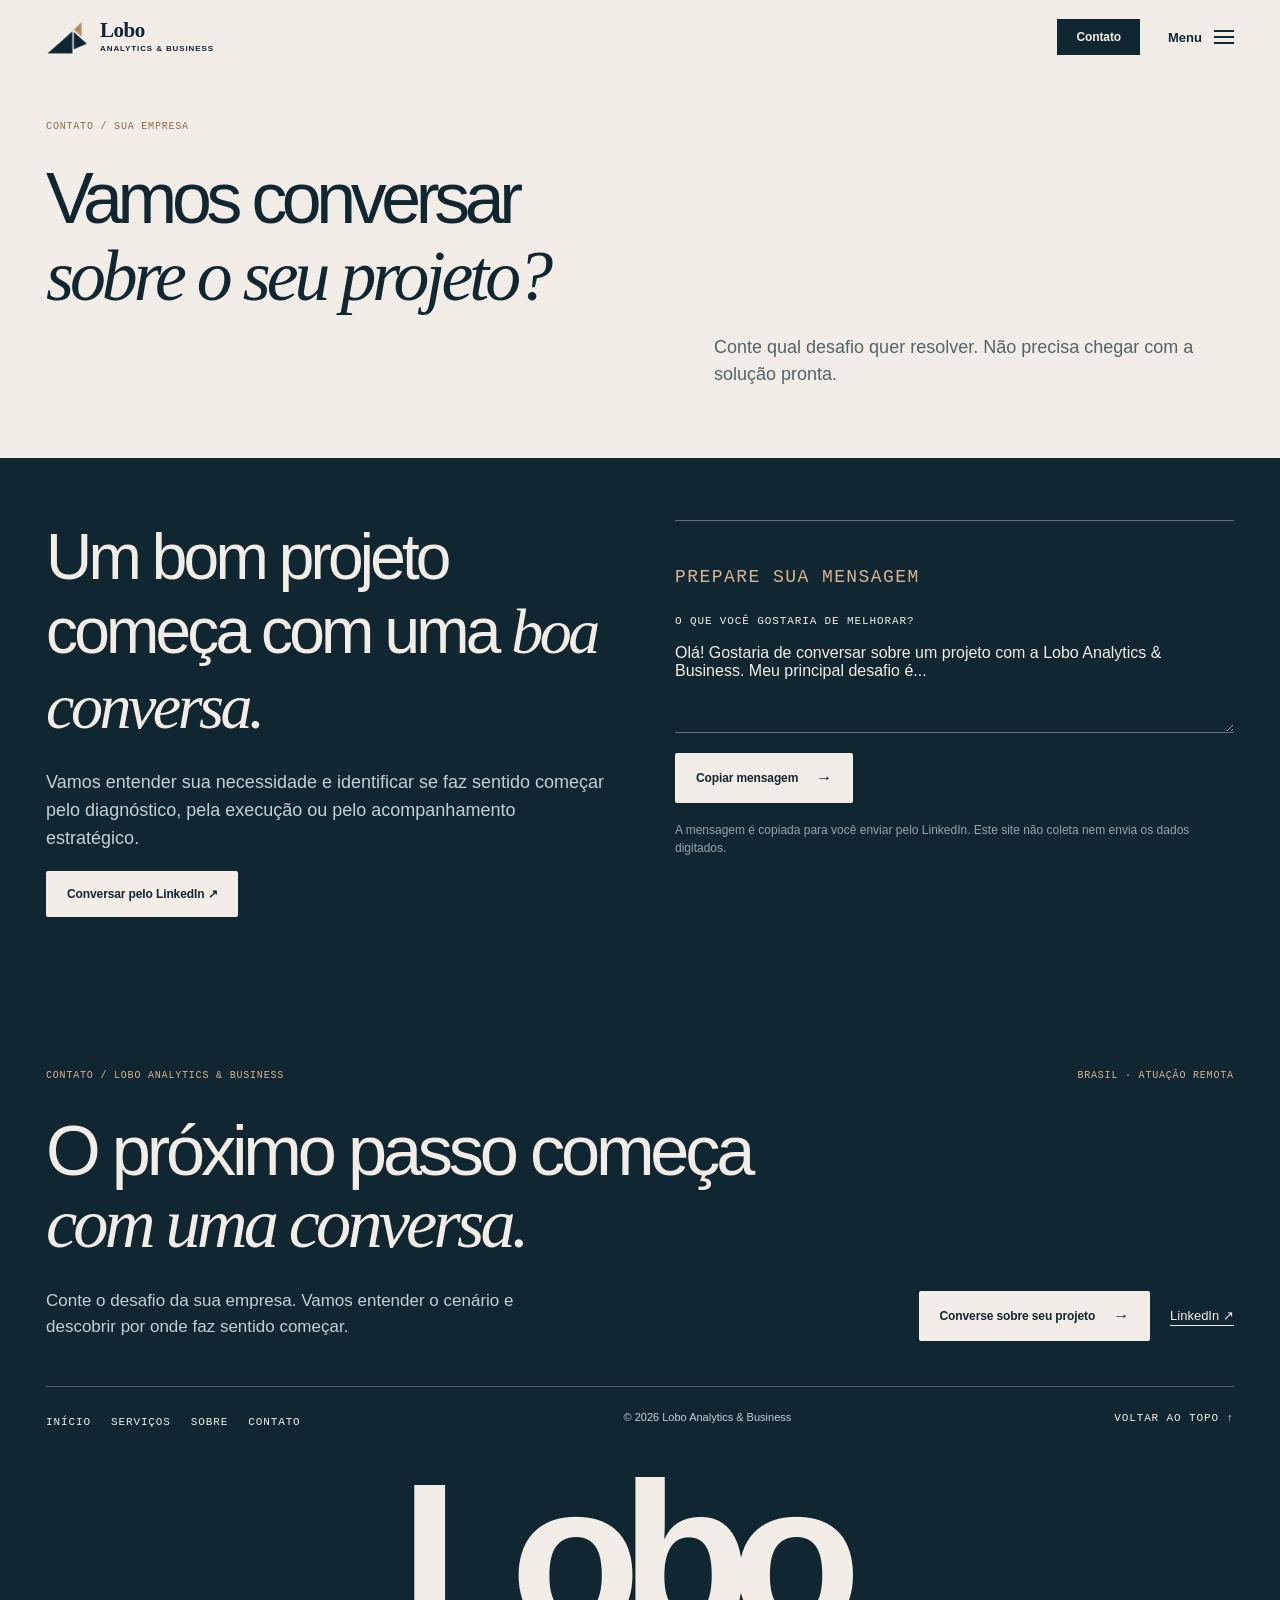
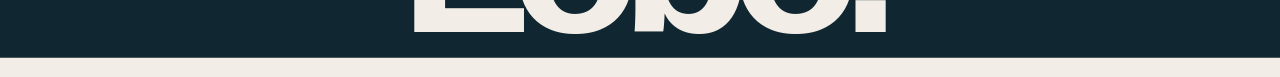
==== commit e2e9827e: "FIX/exclusao paginas especialidades e metodo lobo" ====
--- a/contato/index.html
+++ b/contato/index.html
@@ -1,2 +1,66 @@
-<!doctype html>
-<html lang="pt-BR"><head><meta charset="utf-8"/><meta content="width=device-width, initial-scale=1" name="viewport"/><meta content="#f2eee7" name="theme-color"/><meta content="Converse com a Lobo Analytics &amp; Business sobre seu projeto de dados e IA." name="description"/><title>Contato | Lobo Analytics &amp; Business</title><link href="../assets/favicon.png" rel="icon" type="image/png"/><link href="../assets/style.css" rel="stylesheet"/><link href="../assets/motion.css" rel="stylesheet"/><link as="image" href="../assets/images/painel-negocio-sm.webp" rel="preload"/></head><body><a class="skip" href="#conteudo">Ir para o conteúdo</a><header class="nav" id="top"><a aria-label="Lobo Analytics &amp; Business — Início" class="nav__brand" href="../index.html"><img class="nav__mark" src="../assets/logo-simbolo-oficial.png" alt="" width="44" height="44" decoding="async"/><span>Lobo <span style="font-weight:400">Analytics &amp; Business</span></span></a><div class="nav__right"><div class="nav__contact"><a class="btn btn--solid btn--sm" href="../contato/index.html">Contato</a></div><button aria-controls="menu" aria-expanded="false" class="menu-btn" data-menu-toggle="" type="button">Menu <span aria-hidden="true" class="menu-lines"><i></i><i></i><i></i></span></button></div></header><nav aria-hidden="true" aria-label="Menu principal" class="menu-panel" id="menu"><div class="menu-panel__list"><a href="../index.html">Início</a><a href="../servicos/index.html">Serviços</a><a href="../especialidades/index.html">Especialidades</a><a href="../metodo/index.html">Método Lobo</a><a href="../sobre/index.html">Sobre a Lobo</a><a href="../contato/index.html">Contato</a></div><div class="menu-panel__meta"><span>Estratégia que orienta. Tecnologia que transforma.</span><a href="https://www.linkedin.com/in/miguellobo001/" rel="noopener noreferrer" target="_blank">LinkedIn ↗</a></div></nav><main id="conteudo"><section class="page-hero wrap"><p class="eyebrow">Contato / Sua empresa</p><h1 class="page-hero__title">Vamos conversar<br/><em class="accent-serif">sobre o seu projeto?</em></h1><div class="page-hero__aside"><p>Conte qual desafio quer resolver. Não precisa chegar com a solução pronta.</p></div></section><section class="dark-block"><div class="wrap contact-box"><div><h2>Um bom projeto começa com uma <em class="accent-serif">boa conversa.</em></h2><p>Vamos entender sua necessidade e identificar se faz sentido começar pelo diagnóstico, pela execução ou pelo acompanhamento estratégico.</p><a class="btn btn--cream" href="https://www.linkedin.com/in/miguellobo001/" rel="noopener noreferrer" target="_blank">Conversar pelo LinkedIn ↗</a></div><div class="form-note"><p class="eyebrow">Prepare sua mensagem</p><label for="projectMessage">O que você gostaria de melhorar?</label><textarea id="projectMessage">Olá! Gostaria de conversar sobre um projeto com a Lobo Analytics &amp; Business. Meu principal desafio é...</textarea><button class="btn btn--cream" data-copy-message="" type="button">Copiar mensagem <span class="arrow">→</span></button><p class="note">A mensagem é copiada para você enviar pelo LinkedIn. Este site não coleta nem envia os dados digitados.</p></div></div></section></main><footer class="footer" id="rodape"><div class="footer__invite wrap"><div class="footer__meta eyebrow"><span>Contato / Lobo Analytics &amp; Business</span><span>Brasil · Atuação remota</span></div><h2 class="footer__title">O próximo passo começa<br/><span><em class="accent-serif">com uma conversa.</em></span></h2><div class="footer__reach"><p>Conte o desafio da sua empresa. Vamos entender o cenário e descobrir por onde faz sentido começar.</p><div class="footer__actions"><a class="btn btn--cream" href="../contato/index.html">Converse sobre seu projeto <span class="arrow">→</span></a><a href="https://www.linkedin.com/in/miguellobo001/" rel="noopener noreferrer" style="font-size:13px;text-decoration:underline;text-underline-offset:5px" target="_blank">LinkedIn ↗</a></div></div></div><div class="footer__bar wrap"><ul class="footer__links"><li><a class="micro" href="../index.html">Início</a></li><li><a class="micro" href="../servicos/index.html">Serviços</a></li><li><a class="micro" href="../especialidades/index.html">Especialidades</a></li><li><a class="micro" href="../metodo/index.html">Método</a></li><li><a class="micro" href="../sobre/index.html">Sobre</a></li><li><a class="micro" href="../contato/index.html">Contato</a></li></ul><span class="footer__legal">© 2026 Lobo Analytics &amp; Business</span><a class="micro" href="#top">Voltar ao topo ↑</a></div><p aria-hidden="true" class="footer__name">Lobo.</p></footer><script defer="" src="../assets/script.js"></script><script defer="" src="../assets/motion.js"></script></body></html>+<!DOCTYPE html>
+
+<html lang="pt-BR">
+<head>
+<meta charset="utf-8"/>
+<meta content="width=device-width, initial-scale=1" name="viewport"/>
+<meta content="#f2eee7" name="theme-color"/>
+<meta content="Converse com a Lobo Analytics &amp; Business sobre seu projeto de dados e IA." name="description"/>
+<title>Contato | Lobo Analytics &amp; Business</title>
+<link href="../assets/favicon.png" rel="icon" type="image/png"/>
+<link href="../assets/style.css" rel="stylesheet"/>
+<link href="../assets/motion.css" rel="stylesheet"/>
+<link as="image" href="../assets/images/painel-negocio-sm.webp" rel="preload"/>
+</head>
+<body><a class="skip" href="#conteudo">Ir para o conteúdo</a>
+<header class="nav" id="top"><a aria-label="Lobo Analytics &amp; Business — Início" class="nav__brand" href="../index.html"><img alt="" class="nav__mark" decoding="async" height="44" src="../assets/logo-simbolo-oficial.png" width="44"/><span>Lobo <span style="font-weight:400">Analytics &amp; Business</span></span></a>
+<div class="nav__right">
+<div class="nav__contact"><a class="btn btn--solid btn--sm" href="../contato/index.html">Contato</a></div><button aria-controls="menu" aria-expanded="false" class="menu-btn" data-menu-toggle="" type="button">Menu <span aria-hidden="true" class="menu-lines"><i></i><i></i><i></i></span></button></div>
+</header>
+<nav aria-hidden="true" aria-label="Menu principal" class="menu-panel" id="menu">
+<div class="menu-panel__list"><a href="../index.html">Início</a><a href="../servicos/index.html">Serviços</a><a href="../sobre/index.html">Sobre a Lobo</a><a href="../contato/index.html">Contato</a></div>
+<div class="menu-panel__meta"><span>Estratégia que orienta. Tecnologia que transforma.</span><a href="https://www.linkedin.com/in/miguellobo001/" rel="noopener noreferrer" target="_blank">LinkedIn ↗</a></div>
+</nav>
+<main id="conteudo">
+<section class="page-hero wrap">
+<p class="eyebrow">Contato / Sua empresa</p>
+<h1 class="page-hero__title">Vamos conversar<br/><em class="accent-serif">sobre o seu projeto?</em></h1>
+<div class="page-hero__aside">
+<p>Conte qual desafio quer resolver. Não precisa chegar com a solução pronta.</p>
+</div>
+</section>
+<section class="dark-block">
+<div class="wrap contact-box">
+<div>
+<h2>Um bom projeto começa com uma <em class="accent-serif">boa conversa.</em></h2>
+<p>Vamos entender sua necessidade e identificar se faz sentido começar pelo diagnóstico, pela execução ou pelo acompanhamento estratégico.</p><a class="btn btn--cream" href="https://www.linkedin.com/in/miguellobo001/" rel="noopener noreferrer" target="_blank">Conversar pelo LinkedIn ↗</a></div>
+<div class="form-note">
+<p class="eyebrow">Prepare sua mensagem</p><label for="projectMessage">O que você gostaria de melhorar?</label><textarea id="projectMessage">Olá! Gostaria de conversar sobre um projeto com a Lobo Analytics &amp; Business. Meu principal desafio é...</textarea><button class="btn btn--cream" data-copy-message="" type="button">Copiar mensagem <span class="arrow">→</span></button>
+<p class="note">A mensagem é copiada para você enviar pelo LinkedIn. Este site não coleta nem envia os dados digitados.</p>
+</div>
+</div>
+</section>
+</main>
+<footer class="footer" id="rodape">
+<div class="footer__invite wrap">
+<div class="footer__meta eyebrow"><span>Contato / Lobo Analytics &amp; Business</span><span>Brasil · Atuação remota</span></div>
+<h2 class="footer__title">O próximo passo começa<br/><span><em class="accent-serif">com uma conversa.</em></span></h2>
+<div class="footer__reach">
+<p>Conte o desafio da sua empresa. Vamos entender o cenário e descobrir por onde faz sentido começar.</p>
+<div class="footer__actions"><a class="btn btn--cream" href="../contato/index.html">Converse sobre seu projeto <span class="arrow">→</span></a><a href="https://www.linkedin.com/in/miguellobo001/" rel="noopener noreferrer" style="font-size:13px;text-decoration:underline;text-underline-offset:5px" target="_blank">LinkedIn ↗</a></div>
+</div>
+</div>
+<div class="footer__bar wrap">
+<ul class="footer__links">
+<li><a class="micro" href="../index.html">Início</a></li>
+<li><a class="micro" href="../servicos/index.html">Serviços</a></li>
+
+
+<li><a class="micro" href="../sobre/index.html">Sobre</a></li>
+<li><a class="micro" href="../contato/index.html">Contato</a></li>
+</ul><span class="footer__legal">© 2026 Lobo Analytics &amp; Business</span><a class="micro" href="#top">Voltar ao topo ↑</a></div>
+<p aria-hidden="true" class="footer__name">Lobo.</p>
+</footer>
+<script defer="" src="../assets/script.js"></script>
+<script defer="" src="../assets/motion.js"></script></body>
+</html>
--- a/assets/style.css
+++ b/assets/style.css
@@ -1,278 +1,2658 @@
-/* LOBO / Layout adapted from the structure provided in driezie.studio.zip.
-   All business content and graphic images are Lobo-specific. */
-:root{--paper:#f2eee7;--ink:#102631;--dark:#102631;--dark2:#173743;--muted:#53646b;--copper:#b88b5f;--copper-text:#946947;--edge:rgba(16,38,49,.18);--lpad:clamp(24px,3.6vw,60px)}
-*,*::before,*::after{box-sizing:border-box}html{scroll-behavior:smooth}body{margin:0;background:var(--paper);color:var(--ink);font-family:'Helvetica Neue',Helvetica,Arial,sans-serif;-webkit-font-smoothing:antialiased;overflow-x:hidden}body.menu-open{overflow:hidden}a{color:inherit;text-decoration:none}button,input,textarea{font:inherit}button{cursor:pointer}img{max-width:100%;display:block}::selection{background:var(--copper);color:var(--paper)}.wrap{width:calc(100% - 2*var(--lpad));margin:0 auto}.eyebrow,.micro{font-family:'Courier New',monospace;text-transform:uppercase;letter-spacing:.08em;font-size:11px;line-height:1.45}.eyebrow{font-size:10px}.muted{color:#999d9f}.accent-serif,.serif{font-family:Georgia,'Times New Roman',serif;font-weight:400;font-style:italic;letter-spacing:-.055em}.btn{display:inline-flex;align-items:center;justify-content:center;gap:18px;min-height:46px;padding:15px 20px;font-size:12px;font-weight:650;letter-spacing:-.01em;border-radius:2px;border:1px solid transparent;transition:transform .25s,background .25s,color .25s}.btn:hover{transform:translateY(-3px)}.btn--solid{background:var(--dark);color:var(--paper)}.btn--solid:hover{background:var(--copper)}.btn--cream{background:var(--paper);color:var(--dark)}.btn--cream:hover{background:#e4d9cc}.btn--outline{border:1px solid currentColor;color:inherit}.btn--sm{min-height:36px;padding:10px 18px}.arrow{font-size:16px}.label{font-size:11px}.nav{height:74px;padding:0 var(--lpad);display:flex;align-items:center;justify-content:space-between;position:relative;z-index:80;background:var(--paper)}.nav__brand{display:flex;gap:12px;align-items:center;font-size:13px;font-weight:700;letter-spacing:-.02em}.nav__mark{height:26px;width:24px;fill:var(--dark)}.nav__mark .copper{fill:var(--copper)}.nav__right{display:flex;align-items:center;gap:28px}.menu-btn{display:flex;align-items:center;gap:12px;background:none;border:0;color:inherit;padding:10px 0;font-weight:600;letter-spacing:normal;font-family:inherit;text-transform:none;font-size:13px}.menu-lines{width:20px;display:grid;gap:4px}.menu-lines i{height:2px;width:100%;background:currentColor;display:block;transition:transform .3s}.menu-open .menu-lines i:nth-child(1){transform:translateY(6px) rotate(45deg)}.menu-open .menu-lines i:nth-child(2){opacity:0}.menu-open .menu-lines i:nth-child(3){transform:translateY(-6px) rotate(-45deg)}.menu-panel{position:fixed;inset:0;background:var(--dark);color:var(--paper);z-index:70;display:flex;flex-direction:column;padding:102px var(--lpad) 35px;opacity:0;visibility:hidden;transform:translateY(-16px);transition:opacity .35s,visibility .35s,transform .35s}.menu-open .menu-panel{opacity:1;visibility:visible;transform:none}.menu-open .nav{background:var(--dark);color:var(--paper);position:relative;z-index:90}.menu-open .nav__mark{fill:var(--paper)}.menu-panel__list{display:grid;gap:7px;max-width:1000px}.menu-panel__list a{display:block;border-bottom:1px solid rgba(255,255,255,.16);font-size:clamp(32px,5.6vw,80px);letter-spacing:-.065em;line-height:1.11;padding:4px 0 12px;transition:padding .3s,color .3s}.menu-panel__list a:hover{padding-left:20px;color:#c99d7c}.menu-panel__meta{margin-top:auto;display:flex;gap:28px;flex-wrap:wrap;color:#bdc8cd;font-size:13px}.menu-panel__meta a{text-decoration:underline;text-underline-offset:4px}.hero{padding-top:42px}.hero__intro{padding-bottom:62px}.hero__statement{font-size:clamp(58px,8.3vw,142px);line-height:.98;letter-spacing:-.076em;font-weight:400;margin:46px 0 0}.hero__statement .line{display:block}.hero__statement .line--step{padding-left:8.3%}.hero__statement em{font-family:Georgia,serif;font-weight:400;letter-spacing:-.07em}.hero__aside{margin:29px 12% 0 auto;max-width:390px}.hero__lead{font-size:clamp(17px,1.48vw,22px);line-height:1.41;color:#52636b;letter-spacing:-.018em;margin:0 0 20px}.ribbon{width:100%;overflow:hidden;position:relative;background:#e8e4dd}.ribbon__row{display:flex;gap:8px;width:max-content;animation:marquee 45s linear infinite}.ribbon.paused .ribbon__row{animation-play-state:paused}.ribbon__set{display:flex;gap:8px;margin:0;padding:0;list-style:none}.ribbon__shot{width:clamp(260px,27vw,480px);height:clamp(220px,22vw,340px);overflow:hidden;background:var(--dark);position:relative}.ribbon__shot img{width:100%;height:100%;object-fit:cover;transition:transform .65s}.ribbon__shot:hover img{transform:scale(1.07)}.ribbon__pause{position:absolute;right:clamp(18px,3.6vw,55px);bottom:20px;border:1px solid rgba(255,255,255,.6);background:var(--paper);color:var(--dark);border-radius:50%;width:40px;height:40px;font-size:18px;z-index:2}@keyframes marquee{to{transform:translateX(-50%)}}.studio{background:var(--dark);color:var(--paper);padding:160px 0 140px}.studio__grid{display:grid;grid-template-columns:23% 1fr;gap:25px}.studio__label{padding-top:10px}.studio__statement{font-size:clamp(41px,4.6vw,80px);font-weight:400;line-height:1.08;letter-spacing:-.06em;margin:0 0 54px;max-width:980px}.studio__body{display:grid;grid-template-columns:40% 1fr;gap:44px;align-items:start}.studio__visual{height:360px;overflow:hidden;background:var(--dark)}.studio__visual img{width:100%;height:100%;object-fit:cover}.studio__copy{max-width:570px}.studio__copy p{font-size:17px;line-height:1.55;color:#c3d1d4;margin:0 0 22px}.studio__copy .closing{font-size:21px;font-weight:700;color:var(--paper)}.studio__cta{margin-top:6px}.metric-strip{border-top:1px solid rgba(255,255,255,.32);display:grid;grid-template-columns:repeat(3,1fr);margin-top:52px}.metric-strip div{border-right:1px solid rgba(255,255,255,.22);padding:17px 16px 6px 0}.metric-strip div:last-child{border:0;padding-left:16px}.metric-strip div:not(:first-child){padding-left:16px}.metric-strip strong{font-size:clamp(36px,5.4vw,72px);line-height:1;font-weight:400;letter-spacing:-.07em}.metric-strip span{display:block;font-size:10px;text-transform:uppercase;color:#adbbbd;letter-spacing:.08em;margin-top:9px}.services{background:var(--dark);color:var(--paper);padding:48px 0 170px}.section-tag{font-size:11px;font-family:'Courier New',monospace;letter-spacing:.1em;text-transform:uppercase}.services__intro{text-align:center;margin-bottom:54px}.services__title{font-size:clamp(41px,4.7vw,77px);font-weight:400;line-height:1.04;letter-spacing:-.066em;margin:24px auto 0}.services__grid{display:grid;grid-template-columns:repeat(3,1fr);gap:20px;max-width:1000px;margin:auto}.service-card{height:345px;background:var(--paper);color:var(--dark);border-radius:12px;padding:20px 18px 18px;display:flex;flex-direction:column;position:relative;transition:transform .35s,background .35s}.service-card:hover{transform:translateY(-12px);background:#fff}.service-card__num{position:absolute;top:18px;right:17px;color:var(--copper);font:11px 'Courier New',monospace}.service-card__title{font-size:18px;line-height:1.2;font-weight:620;max-width:70%;letter-spacing:-.04em}.service-card__text{font-size:19px;line-height:1.28;letter-spacing:-.026em;margin-top:auto;max-width:90%}.service-card__bottom{display:flex;justify-content:space-between;align-items:center;border-top:1px solid rgba(16,38,49,.16);padding-top:20px;margin-top:24px;font-size:12px}.service-card__bottom span:last-child{font-size:24px}.process{background:var(--paper);padding:140px 0 130px}.process__intro{text-align:center}.process__title{font-weight:400;font-size:clamp(50px,6.3vw,94px);line-height:1.02;letter-spacing:-.067em;margin:21px auto 60px}.process__items{display:grid;gap:10px}.process__item{display:grid;grid-template-columns:1fr minmax(220px,360px);align-items:center;gap:4vw}.process__item:nth-child(2){margin-left:18%}.process__item:nth-child(3){margin-left:40%}.process__name{font-size:clamp(64px,8.6vw,134px);line-height:1.1;letter-spacing:-.07em;font-weight:400;margin:0}.process__detail .eyebrow{color:var(--copper)}.process__detail p:last-child{font-size:17px;color:#52636b;line-height:1.5;margin-top:8px;max-width:300px}.featured{padding:90px 0 140px;background:var(--paper)}.featured__head{text-align:center}.featured__title{font-weight:400;font-size:clamp(54px,6.2vw,98px);line-height:1;letter-spacing:-.065em;margin:0 auto 20px}.featured__lead{font-size:17px;color:#52636b;margin:0 auto 35px;max-width:510px;line-height:1.5}.featured__actions{display:flex;justify-content:center;align-items:center;gap:18px;margin-bottom:66px}.gallery{display:grid;grid-template-columns:repeat(4,minmax(0,1fr));gap:18px}.gallery__card{display:block;min-width:0}.gallery__img{aspect-ratio:1.28;background:var(--dark);overflow:hidden}.gallery__img img{width:100%;height:100%;object-fit:cover;transition:transform .7s}.gallery__card:hover img{transform:scale(1.055)}.gallery__label{margin:13px 0 0;display:flex;justify-content:space-between;align-items:center;font-size:12px;font-weight:600}.gallery__label span:last-child{font-size:19px}.footer{background:var(--dark);color:var(--paper);padding:150px 0 30px;clip-path:polygon(0 0,100% 0,100% 100%,0 100%)}.footer__meta{display:flex;justify-content:space-between;color:#abb0af}.footer__title{font-size:clamp(57px,7.7vw,128px);font-weight:400;letter-spacing:-.07em;line-height:1.02;max-width:1200px;margin:90px 0 42px}.footer__title span{display:block}.footer__reach{display:grid;grid-template-columns:1fr 1fr;gap:50px;align-items:end;margin-bottom:105px}.footer__reach p{font-size:18px;line-height:1.55;color:#c3d1d4;max-width:510px;margin:0}.footer__actions{display:flex;gap:20px;align-items:center;justify-content:flex-end;flex-wrap:wrap}.footer__bar{border-top:1px solid #424747;padding-top:24px;display:flex;gap:40px;justify-content:space-between;flex-wrap:wrap}.footer__links{display:flex;gap:20px;flex-wrap:wrap;margin:0;padding:0;list-style:none}.footer__links a:hover{text-decoration:underline;text-underline-offset:5px;color:#d6a889}.footer__legal{font-size:11px;color:#aaa}.footer__name{font-size:clamp(86px,16.7vw,285px);line-height:.76;letter-spacing:-.095em;margin:110px 0 -16px;font-weight:700;text-align:center;white-space:nowrap;color:#f2eee7}.page-hero{padding:82px 0 105px;min-height:580px}.page-hero__title{font-weight:400;font-size:clamp(67px,8.4vw,137px);letter-spacing:-.075em;line-height:1.01;margin:44px 0 35px;max-width:1320px}.page-hero__aside{max-width:520px;margin-left:auto}.page-hero__aside p{font-size:20px;color:#52636b;line-height:1.5}.page-hero__aside .btn{margin-top:15px}.page-image{height:min(52vw,620px);min-height:330px;background:var(--dark);overflow:hidden}.page-image img{height:100%;width:100%;object-fit:cover}.dark-block{background:var(--dark);color:var(--paper);padding:115px 0}.dark-block .statement{font-size:clamp(44px,5vw,78px);letter-spacing:-.065em;line-height:1.1;margin:0 0 45px;max-width:1000px}.dark-block .body{font-size:20px;line-height:1.55;color:#c3d1d4;max-width:800px}.split-list{display:grid;grid-template-columns:1fr 1fr;gap:70px}.number-list{border-top:1px solid rgba(255,255,255,.22);padding-top:10px}.number-list__item{display:grid;grid-template-columns:48px 1fr;gap:16px;padding:28px 0;border-bottom:1px solid rgba(255,255,255,.22)}.number-list__item .n{font-family:'Courier New',monospace;color:#bb977f;font-size:12px;padding-top:5px}.number-list__item h3{font-weight:400;font-size:clamp(24px,2.8vw,42px);letter-spacing:-.045em;margin:0 0 8px}.number-list__item p{font-size:15px;color:#c3d1d4;line-height:1.55;margin:0}.light-block{background:var(--paper);padding:110px 0}.light-block .statement{font-size:clamp(43px,5.2vw,75px);font-weight:400;letter-spacing:-.065em;line-height:1.08;margin:0 0 45px}.light-block p{font-size:19px;line-height:1.55;color:#53646b;max-width:760px}.feature-rows{display:grid;grid-template-columns:1fr 1fr;gap:24px}.feature-row{padding:25px 0;border-top:1px solid #c5c2ba}.feature-row h3{font-weight:500;letter-spacing:-.04em;font-size:26px;margin:0 0 10px}.feature-row p{font-size:15px;margin:0;color:#53646b;line-height:1.5}.special-grid{display:grid;grid-template-columns:repeat(2,1fr);gap:24px}.special-card{background:var(--dark);color:white;overflow:hidden}.special-card img{height:290px;width:100%;object-fit:cover}.special-card .info{padding:26px 26px 31px}.special-card .info h3{font-size:30px;font-weight:400;letter-spacing:-.05em;margin:0 0 10px}.special-card .info p{color:#b7c1c7;line-height:1.5;margin:0}.approach-bands{padding:45px 0 115px;background:var(--paper)}.approach-band{border-top:1px solid #c4c4bd;display:grid;grid-template-columns:1fr 1fr;align-items:center;padding:30px 0;gap:30px}.approach-band strong{font-size:clamp(48px,6vw,86px);font-weight:400;letter-spacing:-.075em}.approach-band p{font-size:17px;line-height:1.5;color:#52636b;max-width:450px}.value-grid{display:grid;grid-template-columns:repeat(2,1fr);gap:28px 54px}.value-item{border-top:1px solid rgba(255,255,255,.22);padding:25px 0}.value-item h3{font-size:24px;font-weight:400;letter-spacing:-.045em;margin:0 0 9px}.value-item p{line-height:1.56;color:#afb7bb;margin:0;font-size:16px}.contact-box{display:grid;grid-template-columns:1fr 1fr;gap:70px}.contact-box h2{font-size:clamp(36px,5vw,78px);font-weight:400;letter-spacing:-.06em;margin:0 0 25px}.contact-box p{font-size:18px;line-height:1.55;color:#b6bfc3}.form-note{border-top:1px solid #637177;padding-top:25px}.form-note label{font-family:'Courier New',monospace;font-size:11px;letter-spacing:.08em;text-transform:uppercase}.form-note textarea{background:transparent;width:100%;color:var(--paper);padding:16px 0;border:none;border-bottom:1px solid #657277;resize:vertical;min-height:105px;outline:none}.form-note textarea:focus{border-color:#d3a47f}.form-note button{margin-top:16px}.note{font-size:12px!important;color:#98a4a8!important;margin-top:18px}.service-grid-links{display:grid;grid-template-columns:repeat(3,1fr);gap:18px}.service-link{background:#173743;color:var(--paper);padding:30px;min-height:260px;display:flex;flex-direction:column;justify-content:space-between;transition:background .3s}.service-link:hover{background:#285262}.service-link small{color:#c7a18a}.service-link h3{font-size:31px;font-weight:400;letter-spacing:-.05em;margin:0}.service-link span:last-child{font-size:22px}.breadcrumb{font-size:12px;color:#53646b;margin-top:8px}.breadcrumb a{text-decoration:underline;text-underline-offset:3px}.breadcrumb span{color:#946947}.skip{position:absolute;top:-100px;left:0;background:white;z-index:999;padding:12px}.skip:focus{top:0}.visually-hidden{position:absolute!important;width:1px;height:1px;clip:rect(0,0,0,0);overflow:hidden;white-space:nowrap}.foot-cta{background:var(--dark);color:var(--paper);padding:75px 0}.foot-cta .row{display:flex;justify-content:space-between;align-items:center;gap:40px}.foot-cta p{font-size:clamp(32px,4.4vw,62px);letter-spacing:-.06em;line-height:1.1;margin:0}.foot-cta a{flex-shrink:0}
-@media (max-width:1050px){.hero__statement{font-size:clamp(52px,8.4vw,108px)}.studio__grid{grid-template-columns:18% 1fr}.studio__body{gap:25px}.process__item:nth-child(3){margin-left:23%}.gallery{grid-template-columns:repeat(2,minmax(0,1fr))}.footer__name{font-size:15vw}}
-@media (max-width:730px){:root{--lpad:22px}.nav{height:65px}.nav__right{gap:13px}.nav__contact{display:none}.hero{padding-top:23px}.hero__intro{padding-bottom:38px}.hero__statement{font-size:clamp(55px,11.7vw,83px);letter-spacing:-.072em;margin-top:30px}.hero__statement .line--step{padding-left:0}.hero__aside{margin:30px 0 0 auto;max-width:350px}.hero__lead{font-size:17px}.ribbon__shot{height:225px;width:290px}.studio{padding:90px 0 65px}.studio__grid{grid-template-columns:1fr;gap:20px}.studio__statement{font-size:clamp(40px,8vw,61px);margin-bottom:37px}.studio__body{grid-template-columns:1fr}.studio__visual{height:270px}.studio__copy p{font-size:16px}.metric-strip{margin-top:36px}.metric-strip strong{font-size:38px}.services{padding:50px 0 100px}.services__grid{grid-template-columns:1fr;max-width:450px;gap:12px}.service-card{height:250px}.service-card__text{max-width:98%;font-size:18px}.process{padding:95px 0 100px}.process__title{font-size:clamp(49px,10vw,71px);margin-bottom:49px}.process__item,.process__item:nth-child(2),.process__item:nth-child(3){margin-left:0;grid-template-columns:1fr;gap:0;border-top:1px solid #c6c2bc;padding:20px 0}.process__name{font-size:clamp(56px,12vw,90px)}.process__detail{max-width:330px;margin-left:auto}.featured{padding:80px 0 95px}.featured__title{font-size:clamp(49px,10vw,73px)}.gallery{grid-template-columns:repeat(2,minmax(0,1fr));gap:14px}.gallery__img{aspect-ratio:1}.gallery__label{font-size:11px}.featured__actions{gap:12px;flex-wrap:wrap}.footer{padding:105px 0 25px}.footer__title{font-size:clamp(52px,10vw,80px);margin:58px 0 35px}.footer__reach{grid-template-columns:1fr;gap:24px;margin-bottom:75px}.footer__actions{justify-content:flex-start}.footer__name{font-size:16vw;margin:75px 0 -10px}.page-hero{padding:45px 0 77px;min-height:440px}.page-hero__title{font-size:clamp(56px,10.8vw,83px)}.page-hero__aside{margin:0 0 0 auto;max-width:360px}.page-hero__aside p{font-size:17px}.page-image{min-height:260px;height:55vw}.dark-block,.light-block{padding:78px 0}.split-list,.feature-rows,.special-grid,.contact-box{grid-template-columns:1fr;gap:20px}.special-card img{height:225px}.value-grid{grid-template-columns:1fr}.service-grid-links{grid-template-columns:1fr}.approach-band{grid-template-columns:1fr;gap:0}.approach-band strong{font-size:62px}.foot-cta .row{display:block}.foot-cta .row p{margin-bottom:20px}.menu-panel{padding-top:97px}.menu-panel__list a{font-size:clamp(34px,8vw,57px)}.footer__bar{display:block}.footer__links{margin-bottom:22px}}
-@media(prefers-reduced-motion:reduce){html{scroll-behavior:auto}*,*::before,*::after{animation-duration:.01ms!important;transition-duration:.01ms!important}}
-
-/* V3 — Respiro editorial, uso de imagens demonstrativas e escala tipográfica mais contida. */
-:root{--dark:#102631;--paper:#f2eee7;--copper:#ab7958}
-body{background:var(--paper)}.nav__brand{font-size:14px}.nav__brand span span{font-size:10px;letter-spacing:.07em;text-transform:uppercase}
-.hero{padding-top:0}.hero__intro{display:grid;grid-template-columns:minmax(0,1fr) minmax(0,1fr);gap:clamp(30px,5vw,90px);align-items:center;padding-top:44px;padding-bottom:55px;min-height:620px}.hero__text{max-width:680px}.hero__statement{font-size:clamp(51px,5.4vw,76px);line-height:1.08;letter-spacing:-.068em;margin:40px 0 27px;font-weight:400}.hero__statement em{font-family:Georgia,serif;font-weight:400}.hero__lead{font-size:clamp(17px,1.3vw,19px);max-width:530px;line-height:1.54;margin:0 0 27px;color:#596166}.hero__art{margin:0;min-width:0}.hero__art img{width:100%;aspect-ratio:1.3;display:block;object-fit:cover;object-position:48% 50%;box-shadow:0 20px 45px #1026311f}.hero__art figcaption{margin-top:10px;color:#6f6c68;font-size:11px;letter-spacing:.04em}.text-link{display:inline-flex;align-items:center;gap:20px;color:#102631;font-size:13px;font-weight:600;padding:0 0 9px;border-bottom:1px solid #a87556;transition:gap .25s}.text-link:hover{gap:30px}.text-link span{font-size:18px;color:#a87556}.text-link--light{color:#f2eee7}
-.ribbon__shot{width:clamp(280px,29vw,420px);height:clamp(190px,21vw,280px)}.ribbon__shot img{object-fit:cover}
-.studio{padding:100px 0 84px;background:#102631}.studio__grid{grid-template-columns:17% 1fr}.studio__statement{font-size:clamp(37px,3.95vw,60px);letter-spacing:-.052em;max-width:830px;margin:0 0 38px}.studio__body{grid-template-columns:1fr 1fr;gap:38px}.studio__copy p{font-size:17px;line-height:1.62;margin:0 0 21px}.studio__copy .closing{font-weight:500;font-size:19px}.studio__visual.studio__method{background:#173743;height:290px;display:flex;flex-direction:column;justify-content:space-around;padding:25px 28px;border:1px solid #31515d}.studio__method-item{display:grid;grid-template-columns:34px 1fr auto;align-items:baseline;border-bottom:1px solid #365763;padding:15px 0;gap:8px}.studio__method-item:last-child{border:0}.studio__method-item small{color:#c49473;font-size:11px}.studio__method-item strong{font-weight:400;font-family:Georgia,serif;font-size:28px;letter-spacing:-.05em}.studio__method-item span{color:#bac6c9;font-size:12px}.metric-strip{margin-top:44px}.metric-strip strong{font-size:32px;color:#d5a385}.metric-strip span{font-size:11px;max-width:200px}
-.services{padding:54px 0 125px;background:#102631}.services__title{font-size:clamp(35px,3.9vw,60px);margin-top:12px}.services__intro{margin-bottom:46px}.services__grid{max-width:1160px;gap:22px}.service-card{height:auto;min-height:420px;border-radius:0;padding:0 0 20px;overflow:hidden;background:#f2eee7}.service-card__visual{height:165px;overflow:hidden;background:#e2dfd8}.service-card__visual img{width:100%;height:100%;object-fit:cover;transition:transform .5s}.service-card:hover .service-card__visual img{transform:scale(1.04)}.service-card__num{display:block;padding:19px 22px 0;font-size:11px;color:#967659}.service-card__title{display:block;padding:15px 22px 0;font-family:Georgia,serif;font-weight:400;font-size:clamp(22px,2vw,28px);letter-spacing:-.06em;line-height:1.08;max-width:none}.service-card__text{font-size:15px;line-height:1.44;margin:14px 22px 18px;color:#435962;max-width:290px}.service-card__bottom{border-top:1px solid #cfc9bf;margin: auto 22px 0;padding-top:12px;font-size:12px}.demo-note{font-size:11px;color:#aebcbf;text-align:center;margin:21px 0 0}
-.process{padding:98px 0}.process__title{font-size:clamp(45px,4.9vw,76px);line-height:1.07;max-width:1110px;letter-spacing:-.065em;margin-bottom:65px}.process__name{font-size:clamp(55px,6.7vw,100px)}.process__detail p:not(.eyebrow){font-size:16px;line-height:1.45}.process__item{padding:18px 0}
-.featured{padding:95px 0 115px}.featured__title{font-size:clamp(44px,4.6vw,71px);line-height:1.06}.featured__lead{font-size:17px}.featured__actions{margin-bottom:48px}.gallery__img{aspect-ratio:1.32}.gallery__label{font-size:13px}
-.footer{background:#102631;padding:100px 0 28px}.footer__title{font-size:clamp(47px,5.5vw,88px);margin:55px 0 35px;letter-spacing:-.06em}.footer__reach{margin-bottom:75px}.footer__reach p{font-size:17px;max-width:490px}.footer__name{font-size:clamp(92px,16.7vw,270px);margin:70px 0 -10px}
-.page-hero{padding:58px 0 75px;min-height:auto}.page-hero__title{font-size:clamp(48px,5.6vw,83px);line-height:1.07;margin:35px 0 26px}.page-hero__aside p{font-size:18px}.page-image--v3{position:relative;height:min(45vw,555px)}.page-image__caption{position:absolute;right:26px;bottom:20px;color:white;background:#102631de;padding:8px 12px;font-size:11px;letter-spacing:.04em}.dark-block .statement,.light-block .statement{font-size:clamp(37px,4.25vw,62px)}.dark-block,.light-block{padding:83px 0}.dark-block .body,.light-block p{font-size:17px}.special-card img{object-fit:cover}.studio__copy .text-link{margin-top:5px}
-@media(max-width:1050px){.hero__intro{min-height:auto}.hero__statement{font-size:clamp(45px,5.4vw,65px)}.studio__grid{grid-template-columns:1fr}.studio__label{margin-bottom:3px}.studio__method-item strong{font-size:23px}}
-@media(max-width:730px){.hero__intro{display:flex;flex-direction:column;align-items:stretch;gap:28px;padding-top:48px;padding-bottom:37px;min-height:auto}.hero__text{max-width:100%}.hero__statement{font-size:clamp(40px,9.8vw,56px);line-height:1.1;letter-spacing:-.065em;margin:23px 0 23px}.hero__lead{font-size:16px;max-width:380px;margin-bottom:22px}.hero__art img{aspect-ratio:1.35}.hero__art figcaption{font-size:10px}.ribbon__shot{width:245px;height:165px}.studio{padding:67px 0 60px}.studio__statement{font-size:clamp(35px,8.2vw,48px);margin:0 0 32px}.studio__body{grid-template-columns:1fr;gap:24px}.studio__visual.studio__method{height:220px}.studio__method-item strong{font-size:24px}.studio__copy p{font-size:16px}.studio__copy .closing{font-size:18px}.metric-strip{margin-top:30px;gap:6px}.metric-strip strong{font-size:26px}.metric-strip span{font-size:10px}.services{padding:55px 0 70px}.services__title{font-size:clamp(36px,8.8vw,49px)}.services__grid{max-width:100%;gap:16px}.service-card{min-height:0;height:auto;padding-bottom:20px}.service-card__visual{height:180px}.service-card__title{font-size:29px}.service-card__text{font-size:16px}.service-card__bottom{margin-top:25px}.process{padding:75px 0}.process__title{font-size:clamp(37px,8.7vw,55px);margin:22px 0 40px}.process__item{grid-template-columns:1fr}.process__name{font-size:clamp(48px,11vw,72px)}.process__detail{margin-left:0;max-width:370px}.featured{padding:65px 0 80px}.featured__title{font-size:clamp(37px,8.5vw,51px)}.featured__lead{font-size:15px}.featured__actions{margin-bottom:34px}.gallery{grid-template-columns:repeat(2,minmax(0,1fr));gap:12px}.gallery__label{font-size:11px}.footer{padding-top:72px}.footer__title{font-size:clamp(39px,9.2vw,62px)}.footer__reach p{font-size:16px}.footer__name{font-size:15vw}.page-hero{min-height:0;padding:42px 0 60px}.page-hero__title{font-size:clamp(43px,9.7vw,62px)}.page-image--v3{height:62vw;min-height:225px}.page-image__caption{right:9px;bottom:10px;font-size:9px}.dark-block,.light-block{padding:66px 0}.dark-block .statement,.light-block .statement{font-size:clamp(34px,8.3vw,48px)}}
-
-/* Refinamento após revisão de viewport */
-.hero__art img{height:480px;max-height:41vw;object-fit:cover;object-position:50% 51%;aspect-ratio:auto}
-@media(max-width:730px){.hero__art img{height:254px;max-height:none;object-fit:cover;object-position:49% 50%}}
-
-
-/* V3.1 — Ajuste de ritmo editorial: apenas espacamento e transicoes entre sessoes.
-   Conteudo, tipografia, imagens e organizacao das paginas foram preservados. */
-@media(min-width:731px){
-  .hero__intro{min-height:540px;padding-top:24px;padding-bottom:30px;}
-  .hero__art img{height:422px;max-height:38vw;}
-  .hero__statement{margin-top:22px;margin-bottom:22px;}
-  .hero__lead{margin-bottom:21px;}
-  .ribbon{position:relative;z-index:4;margin-bottom:-73px;}
-  .studio{padding:105px 0 52px;}
-  .studio__statement{margin-bottom:25px;}
-  .studio__body{gap:28px;}
-  .studio__visual.studio__method{height:252px;padding:14px 23px;}
-  .studio__method-item{padding:12px 0;}
-  .studio__copy p{margin-bottom:15px;}
-  .metric-strip{margin-top:25px;}
-  .services{padding:26px 0 67px;}
-  .services__intro{margin-bottom:29px;}
-  .service-card{min-height:375px;}
-  .service-card__visual{height:146px;}
-  .service-card__num{padding-top:14px;}
-  .service-card__title{padding-top:11px;}
-  .process{padding:66px 0 70px;}
-  .process__title{margin-bottom:38px;}
-  .process__item{padding:7px 0;}
-  .featured{padding:63px 0 70px;}
-  .featured__actions{margin-bottom:30px;}
-  .gallery{position:relative;z-index:4;transform:translateY(35px);margin-bottom:-35px;}
-  .footer{padding-top:90px;}
-  .footer__title{margin:32px 0 28px;}
-  .footer__reach{margin-bottom:46px;}
-  .footer__name{margin-top:46px;}
-  .page-hero{padding:36px 0 52px;}
-  .page-hero__title{margin:25px 0 20px;}
-  .page-image--v3{height:min(41vw,485px);}
-  .dark-block,.light-block{padding:62px 0;}
-  .dark-block .statement,.light-block .statement{margin-bottom:30px;}
-}
-@media(min-width:731px) and (max-width:1050px){
-  .hero__intro{min-height:0;padding:28px 0 26px;}
-  .hero__art img{height:360px;max-height:42vw;}
-  .studio{padding-top:102px;}
-  .studio__body{gap:23px;}
-}
-@media(max-width:730px){
-  .hero__intro{padding-top:30px;padding-bottom:18px;gap:19px;}
-  .hero__statement{margin:14px 0 17px;}
-  .hero__lead{margin-bottom:16px;}
-  .hero__art img{height:231px;}
-  .hero__art figcaption{margin-top:5px;}
-  .ribbon{position:relative;z-index:4;margin-bottom:-33px;}
-  .ribbon__shot{height:148px;}
-  .ribbon__pause{bottom:10px;width:34px;height:34px;}
-  .studio{padding:61px 0 35px;}
-  .studio__statement{margin-bottom:20px;}
-  .studio__body{gap:17px;}
-  .studio__visual.studio__method{height:203px;padding:12px 22px;}
-  .studio__method-item{padding:9px 0;}
-  .studio__copy p{margin-bottom:13px;}
-  .metric-strip{margin-top:22px;}
-  .services{padding:32px 0 44px;}
-  .services__intro{margin-bottom:26px;}
-  .services__grid{gap:12px;}
-  .service-card__visual{height:150px;}
-  .service-card__num{padding-top:13px;}
-  .service-card__title{padding-top:9px;}
-  .service-card__text{margin-top:10px;margin-bottom:13px;}
-  .service-card__bottom{margin-top:16px;}
-  .demo-note{margin-top:14px;}
-  .process{padding:51px 0 55px;}
-  .process__title{margin:17px 0 23px;}
-  .process__item{padding:13px 0 9px;}
-  .process__name{line-height:1.02;}
-  .process__detail p:last-child{margin:6px 0 0;}
-  .featured{padding:47px 0 55px;}
-  .featured__actions{margin-bottom:24px;}
-  .gallery{position:relative;z-index:4;transform:translateY(19px);margin-bottom:-19px;}
-  .footer{padding-top:58px;}
-  .footer__title{margin:31px 0 24px;}
-  .footer__reach{margin-bottom:40px;}
-  .footer__name{margin-top:39px;}
-  .page-hero{padding:29px 0 41px;}
-  .page-hero__title{margin:24px 0 19px;}
-  .page-image--v3{height:57vw;}
-  .dark-block,.light-block{padding:48px 0;}
-  .dark-block .statement,.light-block .statement{margin-bottom:26px;}
-}
-
-/* LOBO v3.2 — logo oficial e clareza comercial */
-.nav__brand{gap:11px;font-family:Georgia,'Times New Roman',serif;font-size:21px;font-weight:600;line-height:1.04;letter-spacing:-.025em}
-.nav__brand>span{display:block}
-.nav__brand span span{display:block!important;margin-top:3px;font-family:'Helvetica Neue',Arial,sans-serif;font-size:8px!important;letter-spacing:.11em!important;font-weight:550!important;text-transform:uppercase}
-.nav__mark{display:block;width:43px;height:43px;flex:0 0 43px;object-fit:contain;fill:initial}
-.menu-open .nav__mark{filter:brightness(0) invert(1)}
-.service-link{min-height:300px;gap:16px}
-.service-link h3{font-size:clamp(24px,2.15vw,30px);margin:0 0 12px}
-.service-link__description{font-size:15px;line-height:1.48;color:#becdd0;max-width:31ch;margin:0 auto 0 0}
-.service-link>span:last-child{align-self:flex-end;margin-top:auto}
-.project-mosaic{display:grid;grid-template-columns:repeat(4,minmax(0,1fr));height:min(31vw,430px);min-height:265px;gap:7px;padding:0 var(--lpad);background:var(--paper);position:relative;overflow:hidden}
-.project-mosaic__tile{min-width:0;height:100%;margin:0;position:relative;overflow:hidden;background:var(--dark)}
-.project-mosaic__tile::after{content:'';position:absolute;inset:48% 0 0;background:linear-gradient(transparent,rgba(16,38,49,.79));pointer-events:none}
-.project-mosaic__tile img{width:100%;height:100%;object-fit:cover}
-.project-mosaic__tile figcaption{position:absolute;bottom:19px;left:19px;right:10px;color:#fff;font-weight:600;font-size:clamp(12px,1.05vw,17px);line-height:1.25;z-index:1}
-.project-mosaic__note{position:absolute;top:12px;right:calc(var(--lpad) + 12px);background:#102631dd;color:white;padding:7px 10px;font-size:10px;z-index:2}
-.project-types .statement{margin-bottom:30px}
-.project-types .number-list__item{padding:16px 0}
-.project-types .number-list__item h3{font-size:clamp(23px,2.1vw,31px)}
-.project-types .number-list__item p{font-size:14px}
-@media(max-width:730px){
- .nav__brand{font-size:19px;gap:8px}
- .nav__mark{width:36px;height:36px;flex-basis:36px}
- .nav__brand span span{font-size:7px!important;letter-spacing:.09em!important}
- .service-link{min-height:240px}
- .service-link__description{max-width:38ch}
- .project-mosaic{grid-template-columns:repeat(2,minmax(0,1fr));height:390px;min-height:0;gap:5px;padding:0}
- .project-mosaic__tile figcaption{bottom:11px;left:11px;font-size:13px}
- .project-mosaic__note{right:8px;top:8px;font-size:8px;padding:5px 6px}
- .project-types .statement{margin-bottom:25px}
-}
-@media(max-width:365px){.nav__brand{font-size:17px}.nav__mark{width:31px;height:31px;flex-basis:31px}}
-@media(max-width:730px){
-  .footer__bar{display:flex;flex-direction:column;align-items:flex-start;gap:12px}
-  .footer__links{margin-bottom:3px}
-  .footer__legal{display:block}
-  .footer__bar>.micro{display:inline-block}
-}
-
-/* LOBO v3.3 — fidelidade cromática à identidade visual.
-   Azul-noturno #102631 • Marfim #F2EEE7 • Cobre oficial aproximado #B88B5F.
-   Não altera layout, textos, imagens, componentes ou espaçamento. */
-:root{color-scheme:light;}
-body{color:var(--dark);background:var(--paper);}
-.nav,.page-hero,.process,.featured,.light-block,.approach-bands{color:var(--dark);}
-.nav__brand,.menu-btn,.hero__statement,.page-hero__title,.process__name,.process__title,.featured__title{color:var(--dark);}
-.menu-open .nav__brand,.menu-open .menu-btn{color:var(--paper);}
-.nav__contact,.btn--solid{background:var(--dark);color:var(--paper);}
-.btn--solid:hover{background:#285262;color:var(--paper);}
-.studio,.services,.dark-block,.footer,.foot-cta{background:var(--dark);color:var(--paper);}
-.studio__copy p,.dark-block .body,.number-list__item p,.footer__reach p,.contact-box p{color:#c3d1d4;}
-.studio__visual.studio__method{background:#173743;border-color:#31515d;}
-.service-card{color:var(--dark);}
-.service-card__bottom{border-top-color:rgba(16,38,49,.2);}
-.service-card__num,.process__detail .eyebrow,.project-types .number-list__item .n,
-.number-list__item .n,.service-link small,.studio__method-item small{color:#ceaa86;}
-.hero .eyebrow,.page-hero .eyebrow,.process .eyebrow,.featured .eyebrow,
-.light-block .eyebrow,.section-tag{color:var(--copper-text);}
-.studio .eyebrow,.services .section-tag,.dark-block .eyebrow,.footer .eyebrow{color:#d7b493;}
-.studio__statement em,.services__title em,.dark-block .statement em{color:#e2c3a5;}
-.text-link{color:var(--dark);}
-.text-link span{color:var(--copper-text);}
-.text-link--light{color:var(--paper);}
-.text-link--light span{color:#d7b493;}
-.ribbon__pause{color:var(--dark);}
-.breadcrumb,.hero__art figcaption{color:#5e6c70;}
-.service-link{background:#173743;color:var(--paper);}
-.service-link:hover{background:#285262;}
-.project-mosaic__tile::after{background:linear-gradient(transparent,rgba(16,38,49,.79));}
-.project-mosaic__note,.page-image__caption{background:rgba(16,38,49,.88);color:var(--paper);}
-.footer__bar{border-top-color:rgba(242,238,231,.3);}
-.footer__meta,.footer__legal,.metric-strip span{color:#c3d1d4;}
-.footer__links a:hover,.menu-panel__list a:hover{color:#e2c3a5;}
-::selection{background:#b88b5f;color:#102631;}
-
-
-/* LOBO v3.5 — transição de galeria em camadas, inspirada na referência.
-   A próxima seção cobre a borda inferior das imagens enquanto a página rola.
-   Respeita o fluxo de leitura e a pausa do carrossel. */
-.hero { position: relative; isolation: isolate; }
-.ribbon { position: relative; z-index: 1; margin-bottom: -52px; }
-.studio { position: relative; z-index: 2; isolation: isolate; }
-.studio::before {
+/*
+ * Lobo Analytics & Business — estilos principais.
+ *
+ * Cascata preservada na ordem original para manter as aparências em todos
+ * os breakpoints. Propriedades sobrescritas pelo mesmo seletor e contexto,
+ * seletores sem uso e estilos da antiga camada ::before foram removidos.
+ * Não alterar a ordem dos blocos sem conferir o comportamento responsivo.
+ */
+
+:root {
+  --ink: #102631;
+  --dark2: #173743;
+  --muted: #53646b;
+  --copper-text: #946947;
+  --edge: rgba(16,38,49,.18);
+  --lpad: clamp(24px,3.6vw,60px);
+  --dark: #102631;
+  --paper: #f2eee7;
+  --copper: #ab7958;
+  color-scheme: light;
+}
+
+
+* {
+  box-sizing: border-box;
+}
+
+*::before {
+  box-sizing: border-box;
+}
+
+*::after {
+  box-sizing: border-box;
+}
+
+html {
+  scroll-behavior: smooth;
+}
+
+body {
+  margin: 0;
+  font-family: "Helvetica Neue",Helvetica,Arial,sans-serif;
+  -webkit-font-smoothing: antialiased;
+  overflow-x: hidden;
+}
+
+body.menu-open {
+  overflow: hidden;
+}
+
+a {
+  color: inherit;
+  text-decoration: none;
+}
+
+button {
+  font: inherit;
+}
+
+input {
+  font: inherit;
+}
+
+textarea {
+  font: inherit;
+}
+
+button {
+  cursor: pointer;
+}
+
+img {
+  max-width: 100%;
+  display: block;
+}
+
+.wrap {
+  width: calc(100% - 2*var(--lpad));
+  margin: 0 auto;
+}
+
+.eyebrow {
+  font-family: "Courier New",monospace;
+  text-transform: uppercase;
+  letter-spacing: .08em;
+  line-height: 1.45;
+}
+
+.micro {
+  font-family: "Courier New",monospace;
+  text-transform: uppercase;
+  letter-spacing: .08em;
+  font-size: 11px;
+  line-height: 1.45;
+}
+
+.eyebrow {
+  font-size: 10px;
+}
+
+.accent-serif {
+  font-family: Georgia,"Times New Roman",serif;
+  font-weight: 400;
+  font-style: italic;
+  letter-spacing: -.055em;
+}
+
+.btn {
+  display: inline-flex;
+  align-items: center;
+  justify-content: center;
+  gap: 18px;
+  min-height: 46px;
+  padding: 15px 20px;
+  font-size: 12px;
+  font-weight: 650;
+  letter-spacing: -.01em;
+  border-radius: 2px;
+  border: 1px solid transparent;
+  transition: transform .25s,background .25s,color .25s;
+}
+
+.btn:hover {
+  transform: translateY(-3px);
+}
+
+.btn--cream {
+  background: var(--paper);
+  color: var(--dark);
+}
+
+.btn--cream:hover {
+  background: #e4d9cc;
+}
+
+.btn--sm {
+  min-height: 36px;
+  padding: 10px 18px;
+}
+
+.arrow {
+  font-size: 16px;
+}
+
+.nav {
+  height: 74px;
+  padding: 0 var(--lpad);
+  display: flex;
+  align-items: center;
+  justify-content: space-between;
+  position: relative;
+  z-index: 80;
+  background: var(--paper);
+}
+
+.nav__brand {
+  display: flex;
+  align-items: center;
+}
+
+.nav__right {
+  display: flex;
+  align-items: center;
+  gap: 28px;
+}
+
+.menu-btn {
+  display: flex;
+  align-items: center;
+  gap: 12px;
+  background: none;
+  border: 0;
+  padding: 10px 0;
+  font-weight: 600;
+  letter-spacing: normal;
+  font-family: inherit;
+  text-transform: none;
+  font-size: 13px;
+}
+
+.menu-lines {
+  width: 20px;
+  display: grid;
+  gap: 4px;
+}
+
+.menu-lines i {
+  height: 2px;
+  width: 100%;
+  background: currentColor;
+  display: block;
+  transition: transform .3s;
+}
+
+.menu-open .menu-lines i:nth-child(1) {
+  transform: translateY(6px) rotate(45deg);
+}
+
+.menu-open .menu-lines i:nth-child(2) {
+  opacity: 0;
+}
+
+.menu-open .menu-lines i:nth-child(3) {
+  transform: translateY(-6px) rotate(-45deg);
+}
+
+.menu-panel {
+  position: fixed;
+  inset: 0;
+  background: var(--dark);
+  color: var(--paper);
+  z-index: 70;
+  display: flex;
+  flex-direction: column;
+  padding: 102px var(--lpad) 35px;
+  opacity: 0;
+  visibility: hidden;
+  transform: translateY(-16px);
+  transition: opacity .35s,visibility .35s,transform .35s;
+}
+
+.menu-open .menu-panel {
+  opacity: 1;
+  visibility: visible;
+  transform: none;
+}
+
+.menu-open .nav {
+  background: var(--dark);
+  color: var(--paper);
+  position: relative;
+  z-index: 90;
+}
+
+.menu-open .nav__mark {
+  fill: var(--paper);
+}
+
+.menu-panel__list {
+  display: grid;
+  gap: 7px;
+  max-width: 1000px;
+}
+
+.menu-panel__list a {
+  display: block;
+  border-bottom: 1px solid rgba(255,255,255,.16);
+  font-size: clamp(32px,5.6vw,80px);
+  letter-spacing: -.065em;
+  line-height: 1.11;
+  padding: 4px 0 12px;
+  transition: padding .3s,color .3s;
+}
+
+.menu-panel__list a:hover {
+  padding-left: 20px;
+}
+
+.menu-panel__meta {
+  margin-top: auto;
+  display: flex;
+  gap: 28px;
+  flex-wrap: wrap;
+  color: #bdc8cd;
+  font-size: 13px;
+}
+
+.menu-panel__meta a {
+  text-decoration: underline;
+  text-underline-offset: 4px;
+}
+
+.hero__statement em {
+  letter-spacing: -.07em;
+}
+
+.hero__lead {
+  letter-spacing: -.018em;
+}
+
+.ribbon {
+  width: 100%;
+  overflow: hidden;
+}
+
+.ribbon__row {
+  display: flex;
+  gap: 8px;
+  width: max-content;
+  animation: marquee 45s linear infinite;
+}
+
+.ribbon.paused .ribbon__row {
+  animation-play-state: paused;
+}
+
+.ribbon__set {
+  display: flex;
+  gap: 8px;
+  margin: 0;
+  padding: 0;
+  list-style: none;
+}
+
+.ribbon__shot {
+  overflow: hidden;
+  background: var(--dark);
+  position: relative;
+}
+
+.ribbon__shot img {
+  width: 100%;
+  height: 100%;
+  transition: transform .65s;
+}
+
+.ribbon__shot:hover img {
+  transform: scale(1.07);
+}
+
+@keyframes marquee {to{transform:translateX(-50%)}}
+
+.studio__grid {
+  display: grid;
+  gap: 25px;
+}
+
+.studio__label {
+  padding-top: 10px;
+}
+
+.studio__statement {
+  font-weight: 400;
+  line-height: 1.08;
+}
+
+.studio__body {
+  display: grid;
+  align-items: start;
+}
+
+.studio__visual {
+  height: 360px;
+  overflow: hidden;
+  background: var(--dark);
+}
+
+.studio__visual img {
+  width: 100%;
+  height: 100%;
+  object-fit: cover;
+}
+
+.studio__copy {
+  max-width: 570px;
+}
+
+.studio__copy .closing {
+  color: var(--paper);
+}
+
+.metric-strip {
+  border-top: 1px solid rgba(255,255,255,.32);
+  display: grid;
+  grid-template-columns: repeat(3,1fr);
+}
+
+.metric-strip div {
+  border-right: 1px solid rgba(255,255,255,.22);
+  padding: 17px 16px 6px 0;
+}
+
+.metric-strip div:last-child {
+  border: 0;
+  padding-left: 16px;
+}
+
+.metric-strip div:not(:first-child) {
+  padding-left: 16px;
+}
+
+.metric-strip strong {
+  line-height: 1;
+  font-weight: 400;
+  letter-spacing: -.07em;
+}
+
+.metric-strip span {
+  display: block;
+  text-transform: uppercase;
+  letter-spacing: .08em;
+  margin-top: 9px;
+}
+
+.services__intro {
+  text-align: center;
+}
+
+.services__title {
+  font-weight: 400;
+  line-height: 1.04;
+  letter-spacing: -.066em;
+  margin: 24px auto 0;
+}
+
+.services__grid {
+  display: grid;
+  grid-template-columns: repeat(3,1fr);
+  margin: auto;
+}
+
+.service-card {
+  display: flex;
+  flex-direction: column;
+  position: relative;
+  transition: transform .35s,background .35s;
+}
+
+.service-card:hover {
+  transform: translateY(-12px);
+  background: #fff;
+}
+
+.service-card__num {
+  position: absolute;
+  top: 18px;
+  right: 17px;
+  font: 11px "Courier New",monospace;
+}
+
+.service-card__text {
+  letter-spacing: -.026em;
+  margin-top: auto;
+}
+
+.service-card__bottom {
+  display: flex;
+  justify-content: space-between;
+  align-items: center;
+  margin-top: 24px;
+}
+
+.service-card__bottom span:last-child {
+  font-size: 24px;
+}
+
+.process {
+  background: var(--paper);
+}
+
+.process__intro {
+  text-align: center;
+}
+
+.process__title {
+  font-weight: 400;
+  margin: 21px auto 60px;
+}
+
+.process__items {
+  display: grid;
+  gap: 10px;
+}
+
+.process__item {
+  display: grid;
+  grid-template-columns: 1fr minmax(220px,360px);
+  align-items: center;
+  gap: 4vw;
+}
+
+.process__item:nth-child(2) {
+  margin-left: 18%;
+}
+
+.process__item:nth-child(3) {
+  margin-left: 40%;
+}
+
+.process__name {
+  line-height: 1.1;
+  letter-spacing: -.07em;
+  font-weight: 400;
+  margin: 0;
+}
+
+.process__detail p:last-child {
+  font-size: 17px;
+  color: #52636b;
+  line-height: 1.5;
+  margin-top: 8px;
+  max-width: 300px;
+}
+
+.featured {
+  background: var(--paper);
+}
+
+.featured__head {
+  text-align: center;
+}
+
+.featured__title {
+  font-weight: 400;
+  letter-spacing: -.065em;
+  margin: 0 auto 20px;
+}
+
+.featured__lead {
+  color: #52636b;
+  margin: 0 auto 35px;
+  max-width: 510px;
+  line-height: 1.5;
+}
+
+.featured__actions {
+  display: flex;
+  justify-content: center;
+  align-items: center;
+  gap: 18px;
+}
+
+.gallery {
+  display: grid;
+  grid-template-columns: repeat(4,minmax(0,1fr));
+  gap: 18px;
+}
+
+.gallery__card {
+  display: block;
+  min-width: 0;
+}
+
+.gallery__img {
+  background: var(--dark);
+  overflow: hidden;
+}
+
+.gallery__img img {
+  width: 100%;
+  height: 100%;
+  object-fit: cover;
+  transition: transform .7s;
+}
+
+.gallery__card:hover img {
+  transform: scale(1.055);
+}
+
+.gallery__label {
+  margin: 13px 0 0;
+  display: flex;
+  justify-content: space-between;
+  align-items: center;
+  font-weight: 600;
+}
+
+.gallery__label span:last-child {
+  font-size: 19px;
+}
+
+.footer {
+  clip-path: polygon(0 0,100% 0,100% 100%,0 100%);
+}
+
+.footer__meta {
+  display: flex;
+  justify-content: space-between;
+}
+
+.footer__title {
+  font-weight: 400;
+  line-height: 1.02;
+  max-width: 1200px;
+}
+
+.footer__title span {
+  display: block;
+}
+
+.footer__reach {
+  display: grid;
+  grid-template-columns: 1fr 1fr;
+  gap: 50px;
+  align-items: end;
+}
+
+.footer__reach p {
+  line-height: 1.55;
+  margin: 0;
+}
+
+.footer__actions {
+  display: flex;
+  gap: 20px;
+  align-items: center;
+  justify-content: flex-end;
+  flex-wrap: wrap;
+}
+
+.footer__bar {
+  border-top: 1px solid #424747;
+  padding-top: 24px;
+  display: flex;
+  gap: 40px;
+  justify-content: space-between;
+  flex-wrap: wrap;
+}
+
+.footer__links {
+  display: flex;
+  gap: 20px;
+  flex-wrap: wrap;
+  margin: 0;
+  padding: 0;
+  list-style: none;
+}
+
+.footer__links a:hover {
+  text-decoration: underline;
+  text-underline-offset: 5px;
+}
+
+.footer__legal {
+  font-size: 11px;
+}
+
+.footer__name {
+  line-height: .76;
+  letter-spacing: -.095em;
+  font-weight: 700;
+  text-align: center;
+  white-space: nowrap;
+  color: #f2eee7;
+}
+
+.page-hero__title {
+  font-weight: 400;
+  letter-spacing: -.075em;
+  max-width: 1320px;
+}
+
+.page-hero__aside {
+  max-width: 520px;
+  margin-left: auto;
+}
+
+.page-hero__aside p {
+  color: #52636b;
+  line-height: 1.5;
+}
+
+.page-hero__aside .btn {
+  margin-top: 15px;
+}
+
+.page-image {
+  height: min(52vw,620px);
+  min-height: 330px;
+  background: var(--dark);
+  overflow: hidden;
+}
+
+.page-image img {
+  height: 100%;
+  width: 100%;
+  object-fit: cover;
+}
+
+.dark-block .statement {
+  letter-spacing: -.065em;
+  line-height: 1.1;
+  margin: 0 0 45px;
+  max-width: 1000px;
+}
+
+.dark-block .body {
+  line-height: 1.55;
+  max-width: 800px;
+}
+
+.split-list {
+  display: grid;
+  grid-template-columns: 1fr 1fr;
+  gap: 70px;
+}
+
+.number-list {
+  border-top: 1px solid rgba(255,255,255,.22);
+  padding-top: 10px;
+}
+
+.number-list__item {
+  display: grid;
+  grid-template-columns: 48px 1fr;
+  gap: 16px;
+  padding: 28px 0;
+  border-bottom: 1px solid rgba(255,255,255,.22);
+}
+
+.number-list__item .n {
+  font-family: "Courier New",monospace;
+  font-size: 12px;
+  padding-top: 5px;
+}
+
+.number-list__item h3 {
+  font-weight: 400;
+  font-size: clamp(24px,2.8vw,42px);
+  letter-spacing: -.045em;
+  margin: 0 0 8px;
+}
+
+.number-list__item p {
+  font-size: 15px;
+  line-height: 1.55;
+  margin: 0;
+}
+
+.light-block {
+  background: var(--paper);
+}
+
+.light-block .statement {
+  font-weight: 400;
+  letter-spacing: -.065em;
+  line-height: 1.08;
+  margin: 0 0 45px;
+}
+
+.light-block p {
+  line-height: 1.55;
+  color: #53646b;
+  max-width: 760px;
+}
+
+.feature-rows {
+  display: grid;
+  grid-template-columns: 1fr 1fr;
+  gap: 24px;
+}
+
+.feature-row {
+  padding: 25px 0;
+  border-top: 1px solid #c5c2ba;
+}
+
+.feature-row h3 {
+  font-weight: 500;
+  letter-spacing: -.04em;
+  font-size: 26px;
+  margin: 0 0 10px;
+}
+
+.feature-row p {
+  font-size: 15px;
+  margin: 0;
+  color: #53646b;
+  line-height: 1.5;
+}
+
+.special-grid {
+  display: grid;
+  grid-template-columns: repeat(2,1fr);
+  gap: 24px;
+}
+
+.special-card {
+  background: var(--dark);
+  color: white;
+  overflow: hidden;
+}
+
+.special-card img {
+  height: 290px;
+  width: 100%;
+}
+
+.special-card .info {
+  padding: 26px 26px 31px;
+}
+
+.special-card .info h3 {
+  font-size: 30px;
+  font-weight: 400;
+  letter-spacing: -.05em;
+  margin: 0 0 10px;
+}
+
+.special-card .info p {
+  color: #b7c1c7;
+  line-height: 1.5;
+  margin: 0;
+}
+
+.approach-bands {
+  padding: 45px 0 115px;
+  background: var(--paper);
+}
+
+.approach-band {
+  border-top: 1px solid #c4c4bd;
+  display: grid;
+  grid-template-columns: 1fr 1fr;
+  align-items: center;
+  padding: 30px 0;
+  gap: 30px;
+}
+
+.approach-band strong {
+  font-size: clamp(48px,6vw,86px);
+  font-weight: 400;
+  letter-spacing: -.075em;
+}
+
+.approach-band p {
+  font-size: 17px;
+  line-height: 1.5;
+  color: #52636b;
+  max-width: 450px;
+}
+
+.value-grid {
+  display: grid;
+  grid-template-columns: repeat(2,1fr);
+  gap: 28px 54px;
+}
+
+.value-item {
+  border-top: 1px solid rgba(255,255,255,.22);
+  padding: 25px 0;
+}
+
+.value-item h3 {
+  font-size: 24px;
+  font-weight: 400;
+  letter-spacing: -.045em;
+  margin: 0 0 9px;
+}
+
+.value-item p {
+  line-height: 1.56;
+  color: #afb7bb;
+  margin: 0;
+  font-size: 16px;
+}
+
+.contact-box {
+  display: grid;
+  grid-template-columns: 1fr 1fr;
+  gap: 70px;
+}
+
+.contact-box h2 {
+  font-size: clamp(36px,5vw,78px);
+  font-weight: 400;
+  letter-spacing: -.06em;
+  margin: 0 0 25px;
+}
+
+.contact-box p {
+  font-size: 18px;
+  line-height: 1.55;
+}
+
+.form-note {
+  border-top: 1px solid #637177;
+  padding-top: 25px;
+}
+
+.form-note label {
+  font-family: "Courier New",monospace;
+  font-size: 11px;
+  letter-spacing: .08em;
+  text-transform: uppercase;
+}
+
+.form-note textarea {
+  background: transparent;
+  width: 100%;
+  color: var(--paper);
+  padding: 16px 0;
+  border: none;
+  border-bottom: 1px solid #657277;
+  resize: vertical;
+  min-height: 105px;
+  outline: none;
+}
+
+.form-note textarea:focus {
+  border-color: #d3a47f;
+}
+
+.form-note button {
+  margin-top: 16px;
+}
+
+.note {
+  font-size: 12px !important;
+  color: #98a4a8 !important;
+  margin-top: 18px;
+}
+
+.service-grid-links {
+  display: grid;
+  grid-template-columns: repeat(3,1fr);
+  gap: 18px;
+}
+
+.service-link {
+  padding: 30px;
+  display: flex;
+  flex-direction: column;
+  justify-content: space-between;
+  transition: background .3s;
+}
+
+.service-link h3 {
+  font-weight: 400;
+  letter-spacing: -.05em;
+}
+
+.service-link span:last-child {
+  font-size: 22px;
+}
+
+.breadcrumb {
+  font-size: 12px;
+  margin-top: 8px;
+}
+
+.breadcrumb a {
+  text-decoration: underline;
+  text-underline-offset: 3px;
+}
+
+.breadcrumb span {
+  color: #946947;
+}
+
+.skip {
+  position: absolute;
+  top: -100px;
+  left: 0;
+  background: white;
+  z-index: 999;
+  padding: 12px;
+}
+
+.skip:focus {
+  top: 0;
+}
+
+.foot-cta {
+  padding: 75px 0;
+}
+
+.foot-cta .row {
+  display: flex;
+  justify-content: space-between;
+  align-items: center;
+  gap: 40px;
+}
+
+.foot-cta p {
+  font-size: clamp(32px,4.4vw,62px);
+  letter-spacing: -.06em;
+  line-height: 1.1;
+  margin: 0;
+}
+
+.foot-cta a {
+  flex-shrink: 0;
+}
+
+@media (max-width:1050px) {
+  .studio__body {
+    gap: 25px;
+  }
+
+  .process__item:nth-child(3) {
+    margin-left: 23%;
+  }
+
+  .gallery {
+    grid-template-columns: repeat(2,minmax(0,1fr));
+  }
+
+  .footer__name {
+    font-size: 15vw;
+  }
+}
+
+@media (max-width:730px) {
+  :root {
+    --lpad: 22px;
+  }
+
+  .nav {
+    height: 65px;
+  }
+
+  .nav__right {
+    gap: 13px;
+  }
+
+  .nav__contact {
+    display: none;
+  }
+
+  .hero {
+    padding-top: 23px;
+  }
+
+  .hero__statement {
+    margin-top: 30px;
+  }
+
+  .studio__grid {
+    grid-template-columns: 1fr;
+    gap: 20px;
+  }
+
+  .studio__visual {
+    height: 270px;
+  }
+
+  .services__grid {
+    grid-template-columns: 1fr;
+  }
+
+  .service-card__text {
+    max-width: 98%;
+  }
+
+  .process__title {
+    margin-bottom: 49px;
+  }
+
+  .process__item {
+    margin-left: 0;
+    gap: 0;
+    border-top: 1px solid #c6c2bc;
+  }
+
+  .process__item:nth-child(2) {
+    margin-left: 0;
+    grid-template-columns: 1fr;
+    gap: 0;
+    border-top: 1px solid #c6c2bc;
+    padding: 20px 0;
+  }
+
+  .process__item:nth-child(3) {
+    margin-left: 0;
+    grid-template-columns: 1fr;
+    gap: 0;
+    border-top: 1px solid #c6c2bc;
+    padding: 20px 0;
+  }
+
+  .gallery__img {
+    aspect-ratio: 1;
+  }
+
+  .featured__actions {
+    gap: 12px;
+    flex-wrap: wrap;
+  }
+
+  .footer {
+    padding: 105px 0 25px;
+  }
+
+  .footer__reach {
+    grid-template-columns: 1fr;
+    gap: 24px;
+  }
+
+  .footer__actions {
+    justify-content: flex-start;
+  }
+
+  .footer__name {
+    margin: 75px 0 -10px;
+  }
+
+  .page-hero__aside {
+    margin: 0 0 0 auto;
+    max-width: 360px;
+  }
+
+  .page-hero__aside p {
+    font-size: 17px;
+  }
+
+  .page-image {
+    min-height: 260px;
+    height: 55vw;
+  }
+
+  .split-list {
+    grid-template-columns: 1fr;
+    gap: 20px;
+  }
+
+  .feature-rows {
+    grid-template-columns: 1fr;
+    gap: 20px;
+  }
+
+  .special-grid {
+    grid-template-columns: 1fr;
+    gap: 20px;
+  }
+
+  .contact-box {
+    grid-template-columns: 1fr;
+    gap: 20px;
+  }
+
+  .special-card img {
+    height: 225px;
+  }
+
+  .value-grid {
+    grid-template-columns: 1fr;
+  }
+
+  .service-grid-links {
+    grid-template-columns: 1fr;
+  }
+
+  .approach-band {
+    grid-template-columns: 1fr;
+    gap: 0;
+  }
+
+  .approach-band strong {
+    font-size: 62px;
+  }
+
+  .foot-cta .row {
+    display: block;
+  }
+
+  .foot-cta .row p {
+    margin-bottom: 20px;
+  }
+
+  .menu-panel {
+    padding-top: 97px;
+  }
+
+  .menu-panel__list a {
+    font-size: clamp(34px,8vw,57px);
+  }
+}
+
+@media (prefers-reduced-motion:reduce) {
+  html {
+    scroll-behavior: auto;
+  }
+
+  * {
+    animation-duration: .01ms !important;
+    transition-duration: .01ms !important;
+  }
+
+  *::before {
+    animation-duration: .01ms !important;
+    transition-duration: .01ms !important;
+  }
+
+  *::after {
+    animation-duration: .01ms !important;
+    transition-duration: .01ms !important;
+  }
+}
+
+.hero {
+  padding-top: 0;
+}
+
+.hero__intro {
+  display: grid;
+  grid-template-columns: minmax(0,1fr) minmax(0,1fr);
+  gap: clamp(30px,5vw,90px);
+  align-items: center;
+  padding-top: 44px;
+  padding-bottom: 55px;
+  min-height: 620px;
+}
+
+.hero__text {
+  max-width: 680px;
+}
+
+.hero__statement {
+  font-size: clamp(51px,5.4vw,76px);
+  line-height: 1.08;
+  letter-spacing: -.068em;
+  margin: 40px 0 27px;
+  font-weight: 400;
+}
+
+.hero__statement em {
+  font-family: Georgia,serif;
+  font-weight: 400;
+}
+
+.hero__lead {
+  font-size: clamp(17px,1.3vw,19px);
+  max-width: 530px;
+  line-height: 1.54;
+  margin: 0 0 27px;
+  color: #596166;
+}
+
+.hero__art {
+  margin: 0;
+  min-width: 0;
+}
+
+.hero__art img {
+  width: 100%;
+  display: block;
+  box-shadow: 0 20px 45px #1026311f;
+}
+
+.hero__art figcaption {
+  margin-top: 10px;
+  font-size: 11px;
+  letter-spacing: .04em;
+}
+
+.text-link {
+  display: inline-flex;
+  align-items: center;
+  gap: 20px;
+  font-size: 13px;
+  font-weight: 600;
+  padding: 0 0 9px;
+  border-bottom: 1px solid #a87556;
+  transition: gap .25s;
+}
+
+.text-link:hover {
+  gap: 30px;
+}
+
+.text-link span {
+  font-size: 18px;
+}
+
+.ribbon__shot {
+  width: clamp(280px,29vw,420px);
+  height: clamp(190px,21vw,280px);
+}
+
+.ribbon__shot img {
+  object-fit: cover;
+}
+
+.studio {
+  padding: 100px 0 84px;
+}
+
+.studio__grid {
+  grid-template-columns: 17% 1fr;
+}
+
+.studio__statement {
+  font-size: clamp(37px,3.95vw,60px);
+  letter-spacing: -.052em;
+  max-width: 830px;
+  margin: 0 0 38px;
+}
+
+.studio__body {
+  grid-template-columns: 1fr 1fr;
+  gap: 38px;
+}
+
+.studio__copy p {
+  font-size: 17px;
+  line-height: 1.62;
+  margin: 0 0 21px;
+}
+
+.studio__copy .closing {
+  font-weight: 500;
+  font-size: 19px;
+}
+
+.studio__visual.studio__method {
+  height: 290px;
+  display: flex;
+  flex-direction: column;
+  justify-content: space-around;
+  padding: 25px 28px;
+  border: 1px solid #31515d;
+}
+
+.studio__method-item {
+  display: grid;
+  grid-template-columns: 34px 1fr auto;
+  align-items: baseline;
+  border-bottom: 1px solid #365763;
+  padding: 15px 0;
+  gap: 8px;
+}
+
+.studio__method-item:last-child {
+  border: 0;
+}
+
+.studio__method-item small {
+  font-size: 11px;
+}
+
+.studio__method-item strong {
+  font-weight: 400;
+  font-family: Georgia,serif;
+  font-size: 28px;
+  letter-spacing: -.05em;
+}
+
+.studio__method-item span {
+  color: #bac6c9;
+  font-size: 12px;
+}
+
+.metric-strip {
+  margin-top: 44px;
+}
+
+.metric-strip strong {
+  font-size: 32px;
+  color: #d5a385;
+}
+
+.metric-strip span {
+  font-size: 11px;
+  max-width: 200px;
+}
+
+.services {
+  padding: 54px 0 125px;
+}
+
+.services__title {
+  font-size: clamp(35px,3.9vw,60px);
+  margin-top: 12px;
+}
+
+.services__intro {
+  margin-bottom: 46px;
+}
+
+.services__grid {
+  max-width: 1160px;
+  gap: 22px;
+}
+
+.service-card {
+  height: auto;
+  min-height: 420px;
+  border-radius: 0;
+  padding: 0 0 20px;
+  overflow: hidden;
+  background: #f2eee7;
+}
+
+.service-card__visual {
+  height: 165px;
+  overflow: hidden;
+  background: #e2dfd8;
+}
+
+.service-card__visual img {
+  width: 100%;
+  height: 100%;
+  object-fit: cover;
+  transition: transform .5s;
+}
+
+.service-card:hover .service-card__visual img {
+  transform: scale(1.04);
+}
+
+.service-card__num {
+  display: block;
+  padding: 19px 22px 0;
+  font-size: 11px;
+}
+
+.service-card__title {
+  display: block;
+  padding: 15px 22px 0;
+  font-family: Georgia,serif;
+  font-weight: 400;
+  font-size: clamp(22px,2vw,28px);
+  letter-spacing: -.06em;
+  line-height: 1.08;
+  max-width: none;
+}
+
+.service-card__text {
+  font-size: 15px;
+  line-height: 1.44;
+  margin: 14px 22px 18px;
+  color: #435962;
+  max-width: 290px;
+}
+
+.service-card__bottom {
+  border-top: 1px solid #cfc9bf;
+  margin: auto 22px 0;
+  padding-top: 12px;
+  font-size: 12px;
+}
+
+.process {
+  padding: 98px 0;
+}
+
+.process__title {
+  font-size: clamp(45px,4.9vw,76px);
+  line-height: 1.07;
+  max-width: 1110px;
+  letter-spacing: -.065em;
+  margin-bottom: 65px;
+}
+
+.process__name {
+  font-size: clamp(55px,6.7vw,100px);
+}
+
+.process__detail p:not(.eyebrow) {
+  font-size: 16px;
+  line-height: 1.45;
+}
+
+.process__item {
+  padding: 18px 0;
+}
+
+.featured {
+  padding: 95px 0 115px;
+}
+
+.featured__title {
+  font-size: clamp(44px,4.6vw,71px);
+  line-height: 1.06;
+}
+
+.featured__lead {
+  font-size: 17px;
+}
+
+.featured__actions {
+  margin-bottom: 48px;
+}
+
+.gallery__img {
+  aspect-ratio: 1.32;
+}
+
+.gallery__label {
+  font-size: 13px;
+}
+
+.footer {
+  padding: 100px 0 28px;
+}
+
+.footer__title {
+  font-size: clamp(47px,5.5vw,88px);
+  margin: 55px 0 35px;
+  letter-spacing: -.06em;
+}
+
+.footer__reach {
+  margin-bottom: 75px;
+}
+
+.footer__reach p {
+  font-size: 17px;
+  max-width: 490px;
+}
+
+.footer__name {
+  font-size: clamp(92px,16.7vw,270px);
+  margin: 70px 0 -10px;
+}
+
+.page-hero {
+  padding: 58px 0 75px;
+  min-height: auto;
+}
+
+.page-hero__title {
+  font-size: clamp(48px,5.6vw,83px);
+  line-height: 1.07;
+  margin: 35px 0 26px;
+}
+
+.page-hero__aside p {
+  font-size: 18px;
+}
+
+.page-image--v3 {
+  position: relative;
+  height: min(45vw,555px);
+}
+
+.page-image__caption {
+  position: absolute;
+  right: 26px;
+  bottom: 20px;
+  padding: 8px 12px;
+  font-size: 11px;
+  letter-spacing: .04em;
+}
+
+.dark-block .statement {
+  font-size: clamp(37px,4.25vw,62px);
+}
+
+.light-block .statement {
+  font-size: clamp(37px,4.25vw,62px);
+}
+
+.dark-block {
+  padding: 83px 0;
+}
+
+.light-block {
+  padding: 83px 0;
+}
+
+.dark-block .body {
+  font-size: 17px;
+}
+
+.light-block p {
+  font-size: 17px;
+}
+
+.special-card img {
+  object-fit: cover;
+}
+
+.studio__copy .text-link {
+  margin-top: 5px;
+}
+
+@media (max-width:1050px) {
+  .hero__intro {
+    min-height: auto;
+  }
+
+  .hero__statement {
+    font-size: clamp(45px,5.4vw,65px);
+  }
+
+  .studio__grid {
+    grid-template-columns: 1fr;
+  }
+
+  .studio__label {
+    margin-bottom: 3px;
+  }
+
+  .studio__method-item strong {
+    font-size: 23px;
+  }
+}
+
+@media (max-width:730px) {
+  .hero__intro {
+    display: flex;
+    flex-direction: column;
+    align-items: stretch;
+    min-height: auto;
+  }
+
+  .hero__text {
+    max-width: 100%;
+  }
+
+  .hero__statement {
+    font-size: clamp(40px,9.8vw,56px);
+    line-height: 1.1;
+    letter-spacing: -.065em;
+  }
+
+  .hero__lead {
+    font-size: 16px;
+    max-width: 380px;
+  }
+
+  .hero__art img {
+    aspect-ratio: 1.35;
+  }
+
+  .hero__art figcaption {
+    font-size: 10px;
+  }
+
+  .studio__statement {
+    font-size: clamp(35px,8.2vw,48px);
+    margin: 0 0 32px;
+  }
+
+  .studio__body {
+    grid-template-columns: 1fr;
+  }
+
+  .studio__method-item strong {
+    font-size: 24px;
+  }
+
+  .studio__copy p {
+    font-size: 16px;
+  }
+
+  .studio__copy .closing {
+    font-size: 18px;
+  }
+
+  .metric-strip {
+    gap: 6px;
+  }
+
+  .metric-strip strong {
+    font-size: 26px;
+  }
+
+  .metric-strip span {
+    font-size: 10px;
+  }
+
+  .services__title {
+    font-size: clamp(36px,8.8vw,49px);
+  }
+
+  .services__grid {
+    max-width: 100%;
+  }
+
+  .service-card {
+    min-height: 0;
+    height: auto;
+    padding-bottom: 20px;
+  }
+
+  .service-card__title {
+    font-size: 29px;
+  }
+
+  .service-card__text {
+    font-size: 16px;
+  }
+
+  .process__title {
+    font-size: clamp(37px,8.7vw,55px);
+  }
+
+  .process__item {
+    grid-template-columns: 1fr;
+  }
+
+  .process__name {
+    font-size: clamp(48px,11vw,72px);
+  }
+
+  .process__detail {
+    margin-left: 0;
+    max-width: 370px;
+  }
+
+  .featured__title {
+    font-size: clamp(37px,8.5vw,51px);
+  }
+
+  .featured__lead {
+    font-size: 15px;
+  }
+
+  .gallery {
+    grid-template-columns: repeat(2,minmax(0,1fr));
+    gap: 12px;
+  }
+
+  .gallery__label {
+    font-size: 11px;
+  }
+
+  .footer__title {
+    font-size: clamp(39px,9.2vw,62px);
+  }
+
+  .footer__reach p {
+    font-size: 16px;
+  }
+
+  .footer__name {
+    font-size: 15vw;
+  }
+
+  .page-hero {
+    min-height: 0;
+  }
+
+  .page-hero__title {
+    font-size: clamp(43px,9.7vw,62px);
+  }
+
+  .page-image--v3 {
+    min-height: 225px;
+  }
+
+  .page-image__caption {
+    right: 9px;
+    bottom: 10px;
+    font-size: 9px;
+  }
+
+  .dark-block .statement {
+    font-size: clamp(34px,8.3vw,48px);
+  }
+
+  .light-block .statement {
+    font-size: clamp(34px,8.3vw,48px);
+  }
+}
+
+.hero__art img {
+  height: 480px;
+  max-height: 41vw;
+  object-fit: cover;
+  object-position: 50% 51%;
+  aspect-ratio: auto;
+}
+
+@media (max-width:730px) {
+  .hero__art img {
+    max-height: none;
+    object-fit: cover;
+    object-position: 49% 50%;
+  }
+}
+
+@media (min-width:731px) {
+  .hero__intro {
+    min-height: 540px;
+    padding-top: 24px;
+    padding-bottom: 30px;
+  }
+
+  .hero__art img {
+    height: 422px;
+    max-height: 38vw;
+  }
+
+  .hero__statement {
+    margin-top: 22px;
+    margin-bottom: 22px;
+  }
+
+  .hero__lead {
+    margin-bottom: 21px;
+  }
+
+  .ribbon {
+    position: relative;
+    z-index: 4;
+  }
+
+  .studio {
+    padding: 105px 0 52px;
+  }
+
+  .studio__statement {
+    margin-bottom: 25px;
+  }
+
+  .studio__body {
+    gap: 28px;
+  }
+
+  .studio__visual.studio__method {
+    height: 252px;
+    padding: 14px 23px;
+  }
+
+  .studio__method-item {
+    padding: 12px 0;
+  }
+
+  .studio__copy p {
+    margin-bottom: 15px;
+  }
+
+  .metric-strip {
+    margin-top: 25px;
+  }
+
+  .services {
+    padding: 26px 0 67px;
+  }
+
+  .services__intro {
+    margin-bottom: 29px;
+  }
+
+  .service-card {
+    min-height: 375px;
+  }
+
+  .service-card__visual {
+    height: 146px;
+  }
+
+  .service-card__num {
+    padding-top: 14px;
+  }
+
+  .service-card__title {
+    padding-top: 11px;
+  }
+
+  .process {
+    padding: 66px 0 70px;
+  }
+
+  .process__title {
+    margin-bottom: 38px;
+  }
+
+  .process__item {
+    padding: 7px 0;
+  }
+
+  .featured {
+    padding: 63px 0 70px;
+  }
+
+  .featured__actions {
+    margin-bottom: 30px;
+  }
+
+  .gallery {
+    position: relative;
+    z-index: 4;
+    transform: translateY(35px);
+    margin-bottom: -35px;
+  }
+
+  .footer {
+    padding-top: 90px;
+  }
+
+  .footer__title {
+    margin: 32px 0 28px;
+  }
+
+  .footer__reach {
+    margin-bottom: 46px;
+  }
+
+  .footer__name {
+    margin-top: 46px;
+  }
+
+  .page-hero {
+    padding: 36px 0 52px;
+  }
+
+  .page-hero__title {
+    margin: 25px 0 20px;
+  }
+
+  .page-image--v3 {
+    height: min(41vw,485px);
+  }
+
+  .dark-block {
+    padding: 62px 0;
+  }
+
+  .light-block {
+    padding: 62px 0;
+  }
+
+  .dark-block .statement {
+    margin-bottom: 30px;
+  }
+
+  .light-block .statement {
+    margin-bottom: 30px;
+  }
+}
+
+@media (min-width:731px) and (max-width:1050px) {
+  .hero__intro {
+    min-height: 0;
+    padding: 28px 0 26px;
+  }
+
+  .hero__art img {
+    height: 360px;
+    max-height: 42vw;
+  }
+
+  .studio {
+    padding-top: 102px;
+  }
+
+  .studio__body {
+    gap: 23px;
+  }
+}
+
+@media (max-width:730px) {
+  .hero__intro {
+    padding-bottom: 18px;
+    gap: 19px;
+  }
+
+  .hero__statement {
+    margin: 14px 0 17px;
+  }
+
+  .hero__lead {
+    margin-bottom: 16px;
+  }
+
+  .hero__art img {
+    height: 231px;
+  }
+
+  .hero__art figcaption {
+    margin-top: 5px;
+  }
+
+  .ribbon {
+    position: relative;
+    z-index: 4;
+  }
+
+  .studio {
+    padding: 61px 0 35px;
+  }
+
+  .studio__statement {
+    margin-bottom: 20px;
+  }
+
+  .studio__body {
+    gap: 17px;
+  }
+
+  .studio__visual.studio__method {
+    height: 203px;
+    padding: 12px 22px;
+  }
+
+  .studio__method-item {
+    padding: 9px 0;
+  }
+
+  .studio__copy p {
+    margin-bottom: 13px;
+  }
+
+  .metric-strip {
+    margin-top: 22px;
+  }
+
+  .services {
+    padding: 32px 0 44px;
+  }
+
+  .services__intro {
+    margin-bottom: 26px;
+  }
+
+  .services__grid {
+    gap: 12px;
+  }
+
+  .service-card__visual {
+    height: 150px;
+  }
+
+  .service-card__num {
+    padding-top: 13px;
+  }
+
+  .service-card__title {
+    padding-top: 9px;
+  }
+
+  .service-card__text {
+    margin-top: 10px;
+    margin-bottom: 13px;
+  }
+
+  .service-card__bottom {
+    margin-top: 16px;
+  }
+
+  .process {
+    padding: 51px 0 55px;
+  }
+
+  .process__title {
+    margin: 17px 0 23px;
+  }
+
+  .process__item {
+    padding: 13px 0 9px;
+  }
+
+  .process__name {
+    line-height: 1.02;
+  }
+
+  .process__detail p:last-child {
+    margin: 6px 0 0;
+  }
+
+  .featured {
+    padding: 47px 0 55px;
+  }
+
+  .featured__actions {
+    margin-bottom: 24px;
+  }
+
+  .gallery {
+    position: relative;
+    z-index: 4;
+    transform: translateY(19px);
+    margin-bottom: -19px;
+  }
+
+  .footer {
+    padding-top: 58px;
+  }
+
+  .footer__title {
+    margin: 31px 0 24px;
+  }
+
+  .footer__reach {
+    margin-bottom: 40px;
+  }
+
+  .footer__name {
+    margin-top: 39px;
+  }
+
+  .page-hero {
+    padding: 29px 0 41px;
+  }
+
+  .page-hero__title {
+    margin: 24px 0 19px;
+  }
+
+  .page-image--v3 {
+    height: 57vw;
+  }
+
+  .dark-block {
+    padding: 48px 0;
+  }
+
+  .light-block {
+    padding: 48px 0;
+  }
+
+  .dark-block .statement {
+    margin-bottom: 26px;
+  }
+
+  .light-block .statement {
+    margin-bottom: 26px;
+  }
+}
+
+.nav__brand {
+  gap: 11px;
+  font-family: Georgia,"Times New Roman",serif;
+  font-size: 21px;
+  font-weight: 600;
+  line-height: 1.04;
+  letter-spacing: -.025em;
+}
+
+.nav__brand>span {
+  display: block;
+}
+
+.nav__brand span span {
+  display: block !important;
+  margin-top: 3px;
+  font-family: "Helvetica Neue",Arial,sans-serif;
+  font-size: 8px !important;
+  letter-spacing: .11em !important;
+  font-weight: 550 !important;
+  text-transform: uppercase;
+}
+
+.nav__mark {
+  display: block;
+  width: 43px;
+  height: 43px;
+  flex: 0 0 43px;
+  object-fit: contain;
+  fill: initial;
+}
+
+.menu-open .nav__mark {
+  filter: brightness(0) invert(1);
+}
+
+.service-link {
+  min-height: 300px;
+  gap: 16px;
+}
+
+.service-link h3 {
+  font-size: clamp(24px,2.15vw,30px);
+  margin: 0 0 12px;
+}
+
+.service-link__description {
+  font-size: 15px;
+  line-height: 1.48;
+  color: #becdd0;
+  max-width: 31ch;
+  margin: 0 auto 0 0;
+}
+
+.service-link>span:last-child {
+  align-self: flex-end;
+  margin-top: auto;
+}
+
+.project-mosaic {
+  display: grid;
+  grid-template-columns: repeat(4,minmax(0,1fr));
+  height: min(31vw,430px);
+  min-height: 265px;
+  gap: 7px;
+  padding: 0 var(--lpad);
+  background: var(--paper);
+  position: relative;
+  overflow: hidden;
+}
+
+.project-mosaic__tile {
+  min-width: 0;
+  height: 100%;
+  margin: 0;
+  position: relative;
+  overflow: hidden;
+  background: var(--dark);
+}
+
+.project-mosaic__tile::after {
   content: "";
-  display: block;
   position: absolute;
-  left: 0;
-  right: 0;
-  bottom: 100%;
-  height: var(--ribbon-curtain, 0px);
+  inset: 48% 0 0;
+  pointer-events: none;
+}
+
+.project-mosaic__tile img {
+  width: 100%;
+  height: 100%;
+  object-fit: cover;
+}
+
+.project-mosaic__tile figcaption {
+  position: absolute;
+  bottom: 19px;
+  left: 19px;
+  right: 10px;
+  color: #fff;
+  font-weight: 600;
+  font-size: clamp(12px,1.05vw,17px);
+  line-height: 1.25;
+  z-index: 1;
+}
+
+.project-mosaic__note {
+  position: absolute;
+  top: 12px;
+  right: calc(var(--lpad) + 12px);
+  padding: 7px 10px;
+  font-size: 10px;
+  z-index: 2;
+}
+
+.project-types .statement {
+  margin-bottom: 30px;
+}
+
+.project-types .number-list__item {
+  padding: 16px 0;
+}
+
+.project-types .number-list__item h3 {
+  font-size: clamp(23px,2.1vw,31px);
+}
+
+.project-types .number-list__item p {
+  font-size: 14px;
+}
+
+@media (max-width:730px) {
+  .nav__brand {
+    font-size: 19px;
+    gap: 8px;
+  }
+
+  .nav__mark {
+    width: 36px;
+    height: 36px;
+    flex-basis: 36px;
+  }
+
+  .nav__brand span span {
+    font-size: 7px !important;
+    letter-spacing: .09em !important;
+  }
+
+  .service-link {
+    min-height: 240px;
+  }
+
+  .service-link__description {
+    max-width: 38ch;
+  }
+
+  .project-mosaic {
+    grid-template-columns: repeat(2,minmax(0,1fr));
+    height: 390px;
+    min-height: 0;
+    gap: 5px;
+    padding: 0;
+  }
+
+  .project-mosaic__tile figcaption {
+    bottom: 11px;
+    left: 11px;
+    font-size: 13px;
+  }
+
+  .project-mosaic__note {
+    right: 8px;
+    top: 8px;
+    font-size: 8px;
+    padding: 5px 6px;
+  }
+
+  .project-types .statement {
+    margin-bottom: 25px;
+  }
+}
+
+@media (max-width:365px) {
+  .nav__brand {
+    font-size: 17px;
+  }
+
+  .nav__mark {
+    width: 31px;
+    height: 31px;
+    flex-basis: 31px;
+  }
+}
+
+@media (max-width:730px) {
+  .footer__bar {
+    display: flex;
+    flex-direction: column;
+    align-items: flex-start;
+    gap: 12px;
+  }
+
+  .footer__links {
+    margin-bottom: 3px;
+  }
+
+  .footer__legal {
+    display: block;
+  }
+
+  .footer__bar>.micro {
+    display: inline-block;
+  }
+}
+
+body {
+  color: var(--dark);
+  background: var(--paper);
+}
+
+.nav {
+  color: var(--dark);
+}
+
+.page-hero {
+  color: var(--dark);
+}
+
+.process {
+  color: var(--dark);
+}
+
+.featured {
+  color: var(--dark);
+}
+
+.light-block {
+  color: var(--dark);
+}
+
+.approach-bands {
+  color: var(--dark);
+}
+
+.nav__brand {
+  color: var(--dark);
+}
+
+.menu-btn {
+  color: var(--dark);
+}
+
+.hero__statement {
+  color: var(--dark);
+}
+
+.page-hero__title {
+  color: var(--dark);
+}
+
+.process__name {
+  color: var(--dark);
+}
+
+.process__title {
+  color: var(--dark);
+}
+
+.featured__title {
+  color: var(--dark);
+}
+
+.menu-open .nav__brand {
+  color: var(--paper);
+}
+
+.menu-open .menu-btn {
+  color: var(--paper);
+}
+
+.nav__contact {
   background: var(--dark);
-  pointer-events: none;
-}
-.ribbon__pause { bottom: calc(20px + 52px + var(--ribbon-curtain, 0px)); }
+  color: var(--paper);
+}
+
+.btn--solid {
+  background: var(--dark);
+  color: var(--paper);
+}
+
+.btn--solid:hover {
+  background: #285262;
+  color: var(--paper);
+}
+
+.studio {
+  color: var(--paper);
+}
+
+.services {
+  background: var(--dark);
+  color: var(--paper);
+}
+
+.dark-block {
+  background: var(--dark);
+  color: var(--paper);
+}
+
+.footer {
+  background: var(--dark);
+  color: var(--paper);
+}
+
+.foot-cta {
+  background: var(--dark);
+  color: var(--paper);
+}
+
+.studio__copy p {
+  color: #c3d1d4;
+}
+
+.dark-block .body {
+  color: #c3d1d4;
+}
+
+.number-list__item p {
+  color: #c3d1d4;
+}
+
+.footer__reach p {
+  color: #c3d1d4;
+}
+
+.contact-box p {
+  color: #c3d1d4;
+}
+
+.studio__visual.studio__method {
+  background: #173743;
+  border-color: #31515d;
+}
+
+.service-card {
+  color: var(--dark);
+}
+
+.service-card__bottom {
+  border-top-color: rgba(16,38,49,.2);
+}
+
+.service-card__num {
+  color: #ceaa86;
+}
+
+.process__detail .eyebrow {
+  color: #ceaa86;
+}
+
+.project-types .number-list__item .n {
+  color: #ceaa86;
+}
+
+.number-list__item .n {
+  color: #ceaa86;
+}
+
+.service-link small {
+  color: #ceaa86;
+}
+
+.studio__method-item small {
+  color: #ceaa86;
+}
+
+.hero .eyebrow {
+  color: var(--copper-text);
+}
+
+.page-hero .eyebrow {
+  color: var(--copper-text);
+}
+
+.process .eyebrow {
+  color: var(--copper-text);
+}
+
+.featured .eyebrow {
+  color: var(--copper-text);
+}
+
+.light-block .eyebrow {
+  color: var(--copper-text);
+}
+
+.studio .eyebrow {
+  color: #d7b493;
+}
+
+.dark-block .eyebrow {
+  color: #d7b493;
+}
+
+.footer .eyebrow {
+  color: #d7b493;
+}
+
+.studio__statement em {
+  color: #e2c3a5;
+}
+
+.services__title em {
+  color: #e2c3a5;
+}
+
+.dark-block .statement em {
+  color: #e2c3a5;
+}
+
+.text-link {
+  color: var(--dark);
+}
+
+.text-link span {
+  color: var(--copper-text);
+}
+
+.text-link--light {
+  color: var(--paper);
+}
+
+.text-link--light span {
+  color: #d7b493;
+}
+
+.breadcrumb {
+  color: #5e6c70;
+}
+
+.hero__art figcaption {
+  color: #5e6c70;
+}
+
+.service-link {
+  background: #173743;
+  color: var(--paper);
+}
+
+.service-link:hover {
+  background: #285262;
+}
+
+.project-mosaic__tile::after {
+  background: linear-gradient(transparent,rgba(16,38,49,.79));
+}
+
+.project-mosaic__note {
+  background: rgba(16,38,49,.88);
+  color: var(--paper);
+}
+
+.page-image__caption {
+  background: rgba(16,38,49,.88);
+  color: var(--paper);
+}
+
+.footer__bar {
+  border-top-color: rgba(242,238,231,.3);
+}
+
+.footer__meta {
+  color: #c3d1d4;
+}
+
+.footer__legal {
+  color: #c3d1d4;
+}
+
+.metric-strip span {
+  color: #c3d1d4;
+}
+
+.footer__links a:hover {
+  color: #e2c3a5;
+}
+
+.menu-panel__list a:hover {
+  color: #e2c3a5;
+}
+
+::selection {
+  background: #b88b5f;
+  color: #102631;
+}
+
+.hero {
+  position: relative;
+  isolation: isolate;
+}
+
+.studio {
+  isolation: isolate;
+}
+
+@media (min-width:731px) {
+  .ribbon__shot {
+    height: clamp(170px,17vw,225px);
+  }
+
+  .ribbon {
+    margin-bottom: -58px;
+  }
+
+  .studio {
+    padding-top: 64px;
+  }
+}
+
+@media (max-width:730px) {
+  .ribbon__shot {
+    height: 122px;
+    width: 245px;
+  }
+
+  .ribbon {
+    margin-bottom: -27px;
+  }
+
+  .studio {
+    padding-top: 42px;
+  }
+}
+
+.ribbon {
+  position: relative;
+  z-index: 1;
+  margin-bottom: -95px;
+}
+
+.studio {
+  position: relative;
+  z-index: 4;
+  padding-top: 32px;
+  background: #102631;
+}
+
 @media (max-width: 730px) {
-  .ribbon { margin-bottom: -25px; }
-  .ribbon__pause { bottom: calc(10px + 25px + var(--ribbon-curtain, 0px)); }
-}
-@media (prefers-reduced-motion: reduce) {
-  .studio::before { height: 0; }
-  .ribbon__pause { transition: none; }
-}
-
-/* LOBO v3.7 — carrossel parcialmente oculto desde o início; cobertura adicional conforme scroll.
-   A seção seguinte ocupa uma camada superior à faixa de imagens. */
-.ribbon { margin-bottom: -78px; }
-.studio { z-index: 4; }
-.studio::before {
-  height: calc(66px + var(--ribbon-curtain, 0px));
-  background: var(--dark);
-  transition: none;
-}
-.ribbon__pause { display: none !important; }
-@media (max-width:730px) {
-  .ribbon { margin-bottom: -35px; }
-  .studio::before { height: calc(35px + var(--ribbon-curtain, 0px)); }
-}
-@media (prefers-reduced-motion: reduce) {
-  .studio::before { height: 66px; }
-}
-@media (max-width:730px) and (prefers-reduced-motion: reduce) {
-  .studio::before { height: 35px; }
-}
-
-
-/* LOBO v3.8 — menos altura no carrossel e transição mais próxima do texto.
-   Mantém sobreposição bidirecional, imagens e demais seções inalteradas. */
-@media(min-width:731px) {
-  .ribbon__shot {height:clamp(170px,17vw,225px);}
-  .ribbon {margin-bottom:-58px;}
-  .studio {padding-top:64px;}
-  .studio::before {height:calc(48px + var(--ribbon-curtain, 0px));}
-}
-@media(max-width:730px) {
-  .ribbon__shot {height:122px; width:245px;}
-  .ribbon {margin-bottom:-27px;}
-  .studio {padding-top:42px;}
-  .studio::before {height:calc(27px + var(--ribbon-curtain, 0px));}
-}
-@media(prefers-reduced-motion:reduce) and (min-width:731px) {
-  .studio::before {height:48px;}
-}
-@media(prefers-reduced-motion:reduce) and (max-width:730px) {
-  .studio::before {height:27px;}
-}
-
-
-/* LOBO v3.9 — transição estrutural: a própria seção cobre o carrossel.
-   Não há mais camada ::before nem espaço adicional artificial. */
-.ribbon { position: relative; z-index: 1; margin-bottom: -95px; }
-.studio { position: relative; z-index: 4; padding-top: 32px; background: #102631; }
-.studio::before { content: none !important; display: none !important; }
-@media (max-width: 730px) {
-  .ribbon { margin-bottom: -46px; }
-  .studio { padding-top: 27px; }
-}
-
-/* LOBO v4.1 — somente a BORDA INFERIOR é suavizada, não a imagem toda.
-   A seção azul continua cobrindo a galeria de verdade (v3.9).
-   Uma máscara sutil apaga apenas uma faixa junto à borda da próxima seção. */
-.ribbon { background: #102631; }
+  .ribbon {
+    margin-bottom: -46px;
+  }
+
+  .studio {
+    padding-top: 27px;
+  }
+}
+
+.ribbon {
+  background: #102631;
+}
+
 .ribbon__row {
   opacity: 1;
   translate: none;
@@ -285,7 +2665,8 @@
     #000 calc(100% - var(--gallery-cover, 95px) - 2px),
     transparent calc(100% - var(--gallery-cover, 95px)));
 }
-@media(max-width:730px) {
+
+@media (max-width:730px) {
   .ribbon__row {
     -webkit-mask-image: linear-gradient(to bottom,
       #000 0,
@@ -297,26 +2678,82 @@
       transparent calc(100% - var(--gallery-cover, 46px)));
   }
 }
-@media(prefers-reduced-motion:reduce) {
-  .ribbon__row { -webkit-mask-image:none; mask-image:none; }
-}
+
+@media (prefers-reduced-motion:reduce) {
+  .ribbon__row {
+    -webkit-mask-image: none;
+    mask-image: none;
+  }
+}
+
 @media print {
-  .ribbon__row { -webkit-mask-image:none !important; mask-image:none !important; }
-}
-
-
-/* Aproximar o início da home do menu */
-@media (min-width: 1051px) {
+  .ribbon__row {
+    -webkit-mask-image: none !important;
+    mask-image: none !important;
+  }
+}
+
+@media (min-width:1051px) {
   .hero__intro {
-    min-height: 460px;
-    padding-top: 0px;
-    padding-bottom: 25px;
-  }
-}
-
-/* Mobile */
-@media (max-width: 730px) {
+    min-height: 350px;
+    padding-top: 0;
+    padding-bottom: 15px;
+  }
+}
+
+@media (max-width:730px) {
   .hero__intro {
-    padding-top: 0%;
-  }
-}+    padding-top: 15px;
+  }
+}
+
+.hero__statement--dynamic {
+  max-width: 100%;
+}
+
+.hero__rotator {
+  display: block;
+  min-height: 1.11em;
+  overflow: hidden;
+  color: var(--copper-text);
+}
+
+.hero__rotator-word {
+  display: block;
+  width: max-content;
+  max-width: 100%;
+  transition: opacity .46s ease, transform .46s cubic-bezier(.22,1,.36,1);
+  opacity: 1;
+  transform: translateY(0);
+}
+
+.hero__rotator-word.is-leaving {
+  opacity: 0;
+  transform: translateY(-.24em);
+}
+
+.hero__rotator-word.is-entering {
+  opacity: 0;
+  transform: translateY(.24em);
+}
+
+@media (prefers-reduced-motion:reduce) {
+  .hero__rotator-word {
+    transition: none !important;
+    transform: none !important;
+  }
+}
+
+
+
+/* Arquitetura integrada: Método Lobo na página institucional. */
+.method-integrated { background: var(--paper); color: var(--ink); padding: clamp(65px, 7vw, 108px) 0 95px; scroll-margin-top: 20px; }
+.method-integrated__title { font-size: clamp(45px, 5.5vw, 80px); font-weight: 400; letter-spacing: -.065em; line-height: 1.06; margin: 18px 0 18px; }
+.method-integrated__lead { font-size: 18px; line-height: 1.55; color: var(--muted); max-width: 680px; margin: 0 0 45px; }
+.method-integrated .approach-band { scroll-margin-top: 18px; }
+.project-types .number-list__item { scroll-margin-top: 48px; }
+.process__more { text-align: center; margin-top: 30px; }
+@media(max-width:730px) {
+  .method-integrated { padding: 68px 0 72px; }
+  .method-integrated__lead { font-size: 16px; margin-bottom: 30px; }
+}
--- a/assets/motion.css
+++ b/assets/motion.css
@@ -1,51 +1,74 @@
-/* LOBO 3.6 · Movimento editorial bidirecional discreto, adicionado sem alterar a diagramação. */
-html.motion-wheel-active { scroll-behavior: auto; }
-.motion-reveal {
-  opacity: 0;
-  transform: translate3d(0, 15px, 0);
-  transition: opacity 820ms cubic-bezier(.22,1,.36,1),
-              transform 820ms cubic-bezier(.22,1,.36,1);
-  transition-delay: var(--motion-delay, 0ms);
-}
-.motion-reveal.is-visible { opacity: 1; transform: translate3d(0,0,0); }
-.hero__frame { overflow: hidden; }
-/* Só fotografias de abertura recebem deslocamento sutil: sem mudar layout ou altura. */
-.motion-depth {
-  transform: translate3d(0, var(--motion-depth-y, 0px), 0) scale(1.065);
-  transform-origin: center center;
-  will-change: transform;
-}
-@media (max-width: 730px) {
-  .motion-reveal { transform: translate3d(0, 10px, 0);
-    transition-duration: 560ms; }
-  .motion-depth { transform: none; will-change: auto; }
-}
-@media (prefers-reduced-motion: reduce) {
-  .motion-reveal, .motion-reveal.is-visible { opacity: 1; transform: none;
-    transition: none !important; }
-  .motion-depth { transform: none !important; will-change: auto; }
-}
-@media print {
-  .motion-reveal { opacity: 1 !important; transform: none !important; }
-  .motion-depth { transform: none !important; }
+/*
+ * Animações e acessibilidade.
+ * O progresso dos elementos é calculado em assets/motion.js.
+ */
+html.motion-wheel-active {
+  scroll-behavior: auto;
 }
 
-/* Acessibilidade: foco nunca fica escondido pela animação. */
-.motion-reveal:focus-within { opacity: 1; transform: none; }
-
-/* LOBO 3.7 — revelar/ocultar continuamente conforme posição, também ao subir.
-   Não oculta componentes enquanto eles estão sendo lidos no centro da viewport. */
 .motion-reveal {
   opacity: var(--reveal-progress, 1);
   transform: translate3d(0, calc((1 - var(--reveal-progress, 1)) * 26px), 0);
   transition: none;
   will-change: opacity, transform;
 }
-.motion-reveal.is-visible { opacity: var(--reveal-progress, 1); transform: translate3d(0, calc((1 - var(--reveal-progress, 1)) * 26px), 0); }
-@media (max-width:730px) {
-  .motion-reveal { transform: translate3d(0, calc((1 - var(--reveal-progress, 1)) * 14px), 0); }
-  .motion-reveal.is-visible { transform: translate3d(0, calc((1 - var(--reveal-progress, 1)) * 14px), 0); }
+
+.motion-reveal.is-visible {
+  opacity: var(--reveal-progress, 1);
+  transform: translate3d(0, calc((1 - var(--reveal-progress, 1)) * 26px), 0);
 }
+
+/* Evita recorte no efeito sutil de profundidade do destaque. */
+.hero__frame {
+  overflow: hidden;
+}
+
+.motion-depth {
+  transform: translate3d(0, var(--motion-depth-y, 0px), 0) scale(1.065);
+  transform-origin: center center;
+  will-change: transform;
+}
+
+/* Interações por teclado nunca devem esconder texto em foco. */
+.motion-reveal:focus-within {
+  opacity: 1;
+  transform: none;
+}
+
+@media (max-width: 730px) {
+  .motion-reveal,
+  .motion-reveal.is-visible {
+    transform: translate3d(0, calc((1 - var(--reveal-progress, 1)) * 14px), 0);
+  }
+
+  .motion-depth {
+    transform: none;
+    will-change: auto;
+  }
+}
+
 @media (prefers-reduced-motion: reduce) {
-  .motion-reveal, .motion-reveal.is-visible { opacity:1 !important; transform:none !important; will-change:auto; }
+  .motion-reveal,
+  .motion-reveal.is-visible {
+    opacity: 1 !important;
+    transform: none !important;
+    transition: none !important;
+    will-change: auto;
+  }
+
+  .motion-depth {
+    transform: none !important;
+    will-change: auto;
+  }
 }
+
+@media print {
+  .motion-reveal {
+    opacity: 1 !important;
+    transform: none !important;
+  }
+
+  .motion-depth {
+    transform: none !important;
+  }
+}
